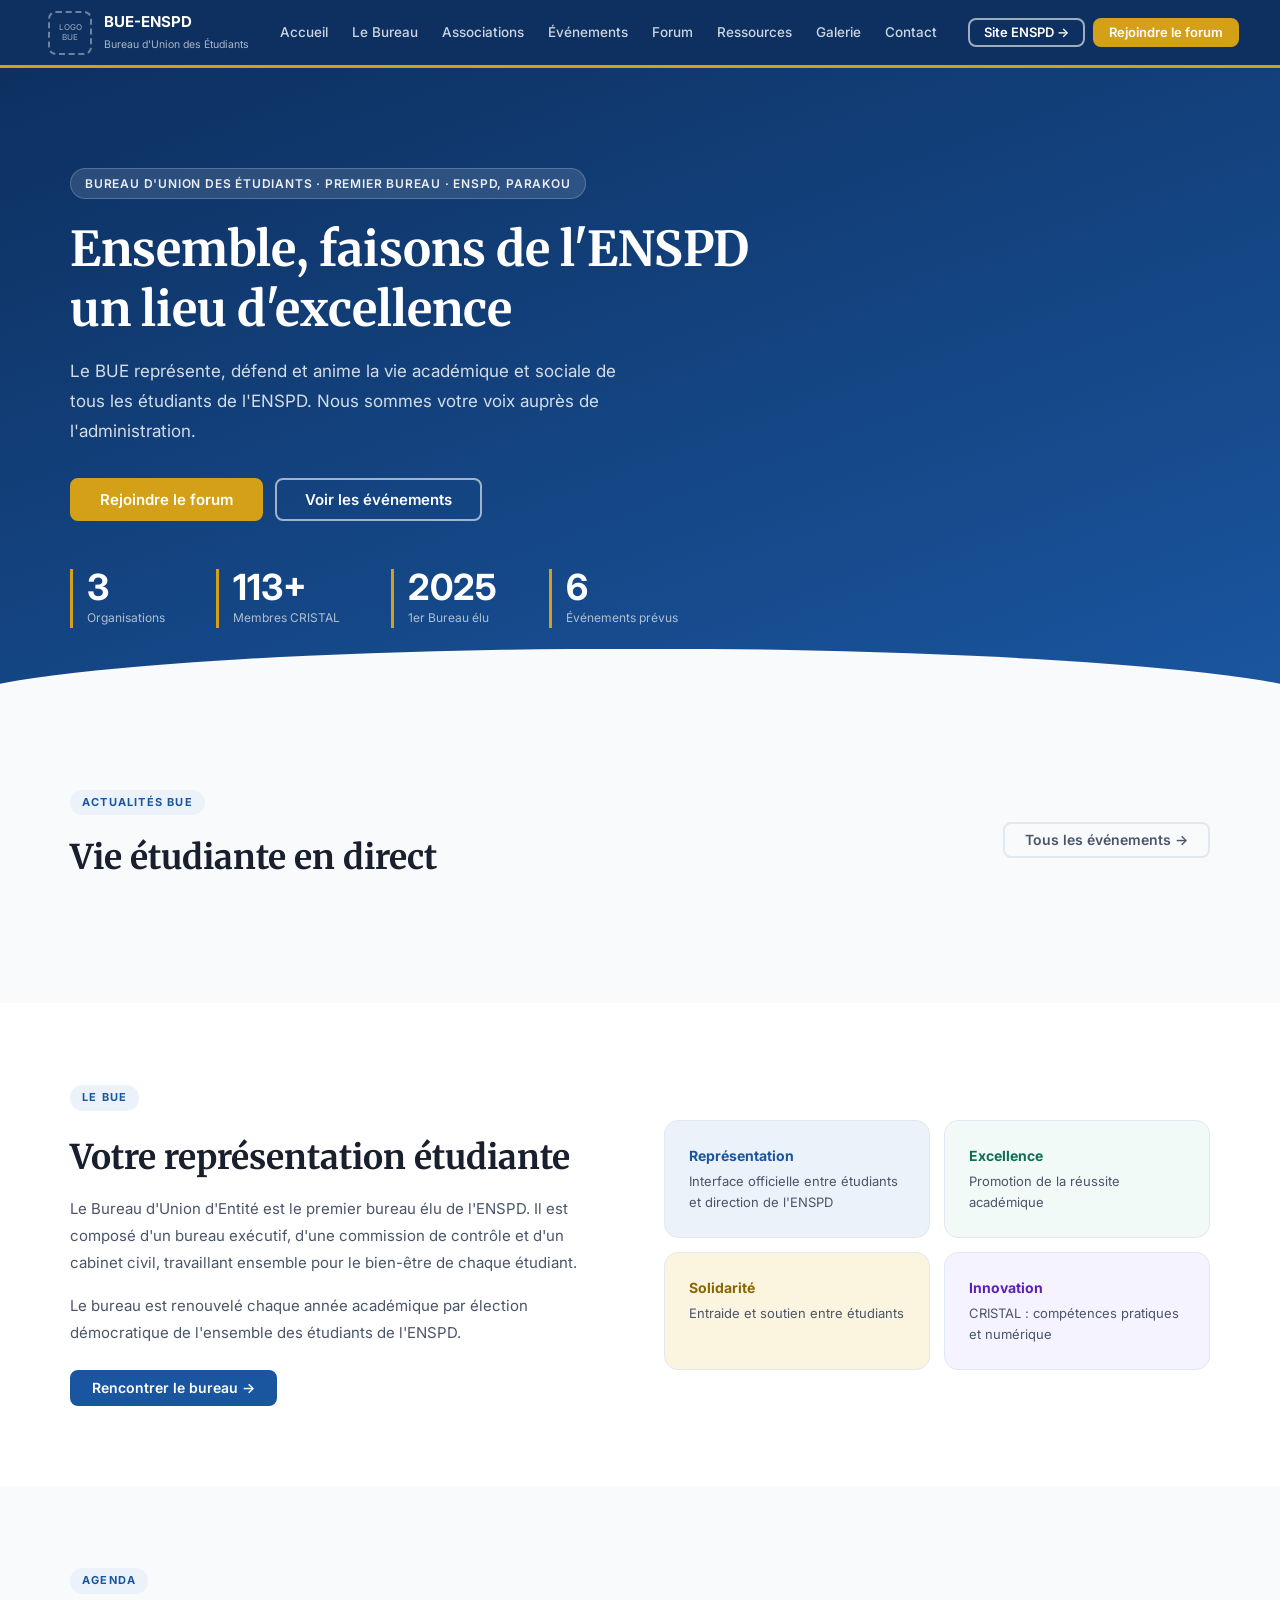
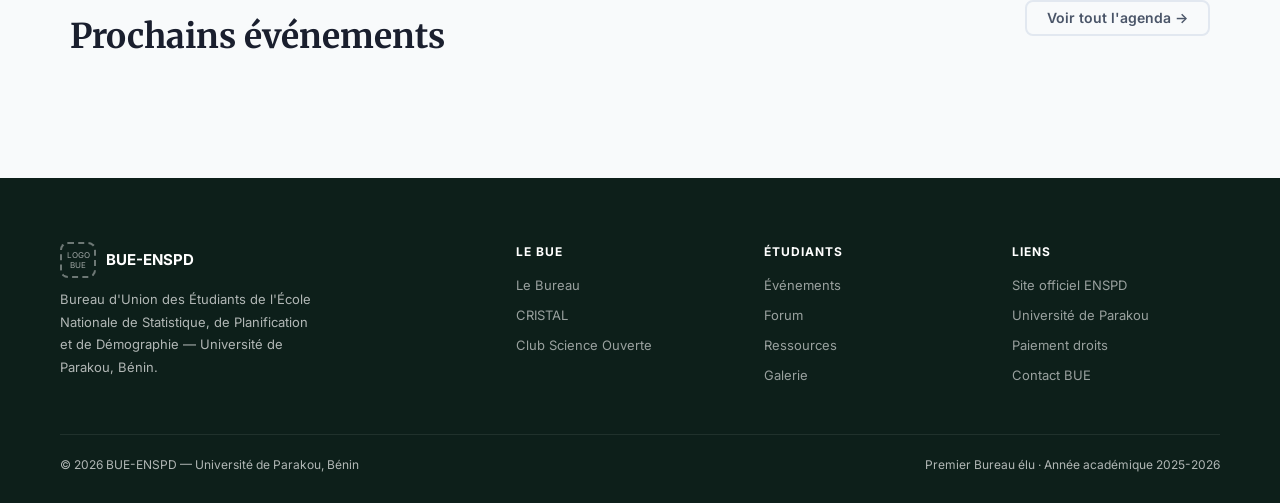
==== index.html @ 0f1ddcce "Update stylesheet link to use local style.css" ====
<!DOCTYPE html>
<html lang="fr">
<head>
  <meta charset="UTF-8">
  <meta name="viewport" content="width=device-width,initial-scale=1.0">
  <title>BUE-ENSPD — Bureau d'Union des Étudiants | Université de Parakou</title>
  <meta name="description" content="Site officiel du Bureau d'Union des Étudiants de l'ENSPD — représentation, événements, forum et ressources étudiantes.">
  <link rel="stylesheet" href="./style.css">
  <style>
    .nav { background: #0d3060; border-bottom-color: #D4A017; }
    .hero { background: linear-gradient(160deg, #0d3060 0%, #1A56A0 100%); }
    .sec-tag { background: #EBF2FA; color: #1A56A0; }
    .btn-primary { background: #1A56A0; border-color: #1A56A0; }
    .btn-primary:hover { background: #0d3060; border-color: #0d3060; }
    .btn-outline { color: #1A56A0; border-color: #1A56A0; }
    .btn-outline:hover { background: #1A56A0; color: #fff; }
    .nav-links a.active { border-bottom-color: #D4A017; }
    .stats-band { background: #0d3060; }
    .bg-vert { background: #0d3060; }
    .col-vert { color: #1A56A0; }
    .alert-vert { background: #EBF2FA; border-left-color: #1A56A0; color: #0d3060; }
    ::-webkit-scrollbar-thumb { background: #1A56A0; }
  </style>
</head>
<body>

<!-- ===== NAVBAR ===== -->
<nav class="nav" id="nav">
  <a class="nav-brand" href="#" onclick="router('accueil')">
    <div class="nav-logo-ph">
      <span style="font-size:8px;line-height:1.2;text-align:center">LOGO<br>BUE</span>
    </div>
    <div class="nav-brand-txt">
      <strong>BUE-ENSPD</strong>
      <small>Bureau d'Union des Étudiants</small>
    </div>
  </a>
  <div class="nav-links" id="nav-links">
    <a href="#" data-page="accueil">Accueil</a>
    <a href="#" data-page="bureau">Le Bureau</a>
    <a href="#" data-page="associations">Associations</a>
    <a href="#" data-page="evenements">Événements</a>
    <a href="#" data-page="forum">Forum</a>
    <a href="#" data-page="ressources">Ressources</a>
    <a href="#" data-page="galerie">Galerie</a>
    <a href="#" data-page="contact">Contact</a>
  </div>
  <div class="nav-actions">
    <a href="../enspd/index.html" class="btn btn-secondary btn-sm" target="_blank">Site ENSPD →</a>
    <button class="btn btn-or btn-sm" onclick="router('forum')">Rejoindre le forum</button>
  </div>
  <button class="nav-burger" id="burger" onclick="toggleMenu()">
    <span></span><span></span><span></span>
  </button>
</nav>

<!-- ================================================================
     ACCUEIL
     ================================================================ -->
<div class="page active" id="p-accueil">

  <section class="hero">
    <div class="hero-inner">
      <div class="hero-eyebrow fu">Bureau d'Union des Étudiants · Premier Bureau · ENSPD, Parakou</div>
      <h1 class="fu fu-1">Ensemble, faisons de l'ENSPD<br>un lieu d'excellence</h1>
      <p class="hero-sub fu fu-2">Le BUE représente, défend et anime la vie académique et sociale de tous les étudiants de l'ENSPD. Nous sommes votre voix auprès de l'administration.</p>
      <div class="hero-btns fu fu-3">
        <button class="btn btn-or btn-lg" onclick="router('forum')">Rejoindre le forum</button>
        <button class="btn btn-secondary btn-lg" onclick="router('evenements')">Voir les événements</button>
      </div>
      <div class="hero-stats fu">
        <div class="hstat"><div class="hstat-val">3</div><div class="hstat-lbl">Organisations</div></div>
        <div class="hstat"><div class="hstat-val">113+</div><div class="hstat-lbl">Membres CRISTAL</div></div>
        <div class="hstat"><div class="hstat-val">2025</div><div class="hstat-lbl">1er Bureau élu</div></div>
        <div class="hstat"><div class="hstat-val">6</div><div class="hstat-lbl">Événements prévus</div></div>
      </div>
    </div>
  </section>

  <!-- ACTUS BUE -->
  <section class="section bg-fond">
    <div class="wrap">
      <div style="display:flex;justify-content:space-between;align-items:center;flex-wrap:wrap;gap:16px;margin-bottom:32px">
        <div><span class="sec-tag">Actualités BUE</span><h2 class="sec-h2" style="margin-top:8px">Vie étudiante en direct</h2></div>
        <button class="btn btn-ghost" onclick="router('evenements')">Tous les événements →</button>
      </div>
      <div class="grid-3" id="actus-bue-home"></div>
    </div>
  </section>

  <!-- PRÉSENTATION BUE -->
  <section class="section bg-blanc">
    <div class="wrap">
      <div style="display:grid;grid-template-columns:1fr 1fr;gap:48px;align-items:center">
        <div>
          <span class="sec-tag">Le BUE</span>
          <h2 class="sec-h2" style="margin-top:12px">Votre représentation étudiante</h2>
          <p style="color:var(--texte2);line-height:1.8;margin:16px 0;font-size:15px">Le Bureau d'Union d'Entité est le premier bureau élu de l'ENSPD. Il est composé d'un bureau exécutif, d'une commission de contrôle et d'un cabinet civil, travaillant ensemble pour le bien-être de chaque étudiant.</p>
          <p style="color:var(--texte2);line-height:1.8;margin-bottom:24px;font-size:15px">Le bureau est renouvelé chaque année académique par élection démocratique de l'ensemble des étudiants de l'ENSPD.</p>
          <button class="btn btn-primary" onclick="router('bureau')">Rencontrer le bureau →</button>
        </div>
        <div class="grid-2" style="gap:14px">
          <div class="card card-pad" style="background:#EBF2FA">
            <strong style="font-size:14px;color:#1A56A0;display:block;margin-bottom:4px">Représentation</strong>
            <p style="font-size:13px;color:var(--texte2)">Interface officielle entre étudiants et direction de l'ENSPD</p>
          </div>
          <div class="card card-pad" style="background:var(--vert-pale)">
            <strong style="font-size:14px;color:var(--vert);display:block;margin-bottom:4px">Excellence</strong>
            <p style="font-size:13px;color:var(--texte2)">Promotion de la réussite académique</p>
          </div>
          <div class="card card-pad" style="background:#FBF5E0">
            <strong style="font-size:14px;color:#8a6500;display:block;margin-bottom:4px">Solidarité</strong>
            <p style="font-size:13px;color:var(--texte2)">Entraide et soutien entre étudiants</p>
          </div>
          <div class="card card-pad" style="background:#F5F3FF">
            <strong style="font-size:14px;color:#5b21b6;display:block;margin-bottom:4px">Innovation</strong>
            <p style="font-size:13px;color:var(--texte2)">CRISTAL : compétences pratiques et numérique</p>
          </div>
        </div>
      </div>
    </div>
  </section>

  <!-- PROCHAINS ÉVÉNEMENTS -->
  <section class="section bg-fond">
    <div class="wrap">
      <div style="display:flex;justify-content:space-between;align-items:center;flex-wrap:wrap;gap:16px;margin-bottom:28px">
        <div><span class="sec-tag">Agenda</span><h2 class="sec-h2" style="margin-top:8px">Prochains événements</h2></div>
        <button class="btn btn-ghost" onclick="router('evenements')">Voir tout l'agenda →</button>
      </div>
      <div id="events-home"></div>
    </div>
  </section>

</div>

<!-- ================================================================
     BUREAU
     ================================================================ -->
<div class="page" id="p-bureau">
  <div class="page-hero" style="background:linear-gradient(135deg,#0d3060,#1A56A0)">
    <div class="wrap">
      <div class="breadcrumb">Accueil / Le Bureau</div>
      <h1>Le Bureau Exécutif BUE</h1>
      <p>Le premier bureau élu de l'ENSPD — renouvelé chaque année académique par l'ensemble des étudiants.</p>
    </div>
  </div>
  <section class="section bg-blanc">
    <div class="wrap">
      <div class="sec-hd center mb-32">
        <span class="sec-tag">Bureau Exécutif 2025-2026</span>
        <h2 class="sec-h2">Votre bureau cette année</h2>
        <p class="sec-sub">Élu démocratiquement par les étudiants de l'ENSPD pour l'année académique 2025-2026.</p>
      </div>
      <div class="alert alert-vert mb-32">
        <span>ℹ</span>
        <div>Le bureau est renouvelé chaque année. Les noms et photos ci-dessous sont ceux du bureau en exercice. Les prochaines élections se tiendront lors de l'Assemblée Générale d'avril 2026.</div>
      </div>
      <div class="grid-auto-sm" id="bureau-list"></div>
    </div>
  </section>
</div>

<!-- ================================================================
     ASSOCIATIONS
     ================================================================ -->
<div class="page" id="p-associations">
  <div class="page-hero" style="background:linear-gradient(135deg,#0a3d2d,var(--vert))">
    <div class="wrap">
      <div class="breadcrumb">Accueil / Associations</div>
      <h1>Associations étudiantes</h1>
      <p>Les organisations qui animent la vie étudiante à l'ENSPD.</p>
    </div>
  </div>
  <section class="section bg-blanc">
    <div class="wrap">
      <!-- CRISTAL -->
      <div style="margin-bottom:56px">
        <div style="display:flex;gap:20px;align-items:flex-start;margin-bottom:28px;flex-wrap:wrap">
          <div style="flex:1;min-width:260px">
            <span class="sec-tag mb-12" style="display:inline-block">Association CRISTAL</span>
            <h2 class="sec-h2" style="margin-top:4px">Collectif de Recherche et d'Innovation en Statistique</h2>
            <p style="color:var(--texte2);line-height:1.8;margin-top:12px;font-size:15px">Le CRISTAL rassemble les étudiants passionnés de statistique, planification et suivi-évaluation pour renforcer leurs compétences pratiques. C'est un cadre d'entraide, d'apprentissage et de partage de connaissances.</p>
          </div>
          <div style="background:var(--vert-pale);border-radius:var(--r-lg);padding:20px 24px;min-width:200px">
            <div style="font-size:28px;font-weight:700;color:var(--vert)">113+</div>
            <div style="font-size:13px;color:var(--texte3)">membres actifs</div>
            <div style="font-size:28px;font-weight:700;color:var(--vert);margin-top:12px">4</div>
            <div style="font-size:13px;color:var(--texte3)">sections spécialisées</div>
          </div>
        </div>
        <div class="grid-4" id="cristal-sections"></div>
      </div>
      <div class="divider"></div>
      <!-- Club Science Ouverte -->
      <div style="margin-top:40px;padding:28px;border-radius:var(--r-xl);background:#EBF2FA;border:1px solid rgba(26,86,160,0.15)">
        <h3 style="font-size:20px;font-weight:700;margin-bottom:12px;color:#0d3060">Club Science Ouverte Parakou</h3>
        <p style="font-size:15px;color:var(--texte2);line-height:1.8;margin-bottom:16px">Inspiré du projet APSOHA (Association pour la Promotion de la Science Ouverte en Haïti et en Afrique), ce club promeut la science accessible et ouverte au service du développement local. Il s'inscrit dans la dynamique internationale de la science ouverte.</p>
        <div style="display:flex;gap:10px;flex-wrap:wrap">
          <span class="tag tag-bleu">Science ouverte</span>
          <span class="tag tag-bleu">Publication académique</span>
          <span class="tag tag-bleu">Partenariat APSOHA</span>
        </div>
      </div>
    </div>
  </section>
</div>

<!-- ================================================================
     ÉVÉNEMENTS
     ================================================================ -->
<div class="page" id="p-evenements">
  <div class="page-hero" style="background:linear-gradient(135deg,#0d3060,#1A56A0)">
    <div class="wrap">
      <div class="breadcrumb">Accueil / Événements</div>
      <h1>Agenda & Événements</h1>
      <p>Assemblées générales, compétitions, conférences, soirées — tout l'agenda du BUE.</p>
    </div>
  </div>
  <section class="section bg-fond">
    <div class="wrap">
      <div style="display:flex;justify-content:space-between;align-items:center;flex-wrap:wrap;gap:16px;margin-bottom:28px">
        <h2 style="font-size:20px;font-weight:700">Prochains événements — Avr / Mai 2026</h2>
        <button class="btn btn-primary btn-sm" onclick="proposerEvent()">+ Proposer un événement</button>
      </div>
      <div id="events-list"></div>
    </div>
  </section>
</div>

<!-- ================================================================
     FORUM
     ================================================================ -->
<div class="page" id="p-forum">
  <div class="page-hero" style="background:linear-gradient(135deg,#0d3060,var(--vert))">
    <div class="wrap">
      <div class="breadcrumb">Accueil / Forum</div>
      <h1>Forum Étudiant</h1>
      <p>Posez vos questions, partagez vos ressources, discutez avec vos camarades de l'ENSPD.</p>
    </div>
  </div>
  <section class="section bg-fond">
    <div class="wrap">
      <h3 style="font-size:17px;font-weight:700;margin-bottom:18px">Catégories</h3>
      <div class="grid-auto-sm mb-32" id="forum-cats"></div>
      <div style="display:flex;justify-content:space-between;align-items:center;flex-wrap:wrap;gap:12px;margin-bottom:18px">
        <h3 style="font-size:17px;font-weight:700">Fils de discussion récents</h3>
        <div style="display:flex;gap:8px">
          <button class="btn btn-ghost btn-sm" onclick="renderFils()">Tout afficher</button>
          <button class="btn btn-primary btn-sm" onclick="nouveauSujet()">+ Nouveau sujet</button>
        </div>
      </div>
      <div id="forum-fils"></div>
    </div>
  </section>
</div>

<!-- ================================================================
     RESSOURCES
     ================================================================ -->
<div class="page" id="p-ressources">
  <div class="page-hero" style="background:linear-gradient(135deg,#0a3d2d,var(--vert))">
    <div class="wrap">
      <div class="breadcrumb">Accueil / Ressources</div>
      <h1>Ressources Étudiantes</h1>
      <p>Emplois du temps, modèles de demandes, glossaire LMD et guides pour votre vie à l'ENSPD.</p>
    </div>
  </div>
  <section class="section bg-fond">
    <div class="wrap">
      <div class="alert alert-vert mb-28">
        <span>🏦</span>
        <div><strong>Paiement des droits universitaires</strong> — Plateforme : <strong>paiement.tresorbenin.bj</strong> · Compte ENSPD : <strong>01001 000001048692 20</strong> (BJ66 0010 0100 0001 0486 9220) · <a href="../enspd/index.html" target="_blank" style="color:var(--vert);font-weight:600">Procédure complète sur le site ENSPD →</a></div>
      </div>
      <!-- Filtres -->
      <div style="display:flex;gap:8px;flex-wrap:wrap;margin-bottom:24px" id="res-filtres">
        <button class="btn btn-primary btn-sm rf" onclick="filterRes('',this)">Tout</button>
        <button class="btn btn-ghost btn-sm rf" onclick="filterRes('Emploi du temps',this)">Emplois du temps</button>
        <button class="btn btn-ghost btn-sm rf" onclick="filterRes('Administratif',this)">Administratif</button>
        <button class="btn btn-ghost btn-sm rf" onclick="filterRes('Pédagogie',this)">Pédagogie</button>
      </div>
      <div id="res-list"></div>
    </div>
  </section>
</div>

<!-- ================================================================
     GALERIE
     ================================================================ -->
<div class="page" id="p-galerie">
  <div class="page-hero" style="background:linear-gradient(135deg,#0d3060,#1A56A0)">
    <div class="wrap">
      <div class="breadcrumb">Accueil / Galerie</div>
      <h1>Galerie</h1>
      <p>Les moments marquants de la vie étudiante à l'ENSPD.</p>
    </div>
  </div>
  <section class="section bg-blanc">
    <div class="wrap">
      <div class="galerie-grid" id="galerie-bue"></div>
    </div>
  </section>
</div>

<!-- ================================================================
     CONTACT
     ================================================================ -->
<div class="page" id="p-contact">
  <div class="page-hero" style="background:linear-gradient(135deg,#0d3060,#1A56A0)">
    <div class="wrap">
      <div class="breadcrumb">Accueil / Contact</div>
      <h1>Contactez le BUE</h1>
      <p>Une question, une suggestion ou une réclamation ? Le BUE vous répond.</p>
    </div>
  </div>
  <section class="section bg-blanc">
    <div class="wrap">
      <div style="display:grid;grid-template-columns:1fr 1fr;gap:48px">
        <div>
          <h2 style="font-size:20px;font-weight:700;margin-bottom:24px">Envoyer un message au BUE</h2>
          <form id="contact-form" onsubmit="envoyerContact(event)">
            <div class="form-group">
              <label class="form-label">Nom complet *</label>
              <input id="c-nom" type="text" class="form-input" placeholder="Votre nom et prénoms" required>
            </div>
            <div class="form-group">
              <label class="form-label">Email *</label>
              <input id="c-email" type="email" class="form-input" placeholder="votre.email@exemple.com" required>
            </div>
            <div class="form-group">
              <label class="form-label">Filière</label>
              <select class="form-select">
                <option value="">-- Sélectionnez votre filière --</option>
                <option>Statistique Appliquée (Licence)</option>
                <option>Planification & Suivi-Évaluation (Licence)</option>
                <option>Master SAAV</option>
                <option>Master SESA</option>
                <option>Master SSD</option>
                <option>Master SE-MP</option>
                <option>Master PDL</option>
              </select>
            </div>
            <div class="form-group">
              <label class="form-label">Sujet</label>
              <select class="form-select">
                <option>Question sur un événement</option>
                <option>Rejoindre une association</option>
                <option>Problème académique</option>
                <option>Suggestion pour le BUE</option>
                <option>Autre</option>
              </select>
            </div>
            <div class="form-group">
              <label class="form-label">Message *</label>
              <textarea id="c-msg" class="form-textarea" placeholder="Votre message..." required></textarea>
            </div>
            <button type="submit" class="btn btn-primary btn-lg" style="width:100%">Envoyer au BUE</button>
          </form>
        </div>
        <div style="display:flex;flex-direction:column;gap:16px">
          <h2 style="font-size:20px;font-weight:700">Nous trouver</h2>
          <div class="card card-pad" style="display:flex;gap:14px">
            <div style="font-size:22px">📍</div>
            <div><strong style="display:block;margin-bottom:4px">Adresse</strong><p style="font-size:14px;color:var(--texte2)">Campus Université de Parakou<br>ENSPD — Secrétariat BUE<br>Parakou, Bénin</p></div>
          </div>
          <div class="card card-pad" style="display:flex;gap:14px">
            <div style="font-size:22px">📧</div>
            <div><strong style="display:block;margin-bottom:4px">Email</strong><a href="mailto:bue@enspd-up.bj" style="color:#1A56A0;font-size:14px">bue@enspd-up.bj</a></div>
          </div>
          <div class="card card-pad" style="display:flex;gap:14px">
            <div style="font-size:22px">💬</div>
            <div>
              <strong style="display:block;margin-bottom:8px">Réseaux sociaux</strong>
              <div style="display:flex;gap:8px;flex-wrap:wrap">
                <button class="btn btn-outline btn-sm" onclick="toast('Redirection Facebook BUE-ENSPD','inf')">Facebook</button>
                <button class="btn btn-outline btn-sm" onclick="toast('Lien WhatsApp BUE copié','ok')">WhatsApp</button>
              </div>
            </div>
          </div>
          <div class="card card-pad" style="background:#EBF2FA">
            <strong style="font-size:14px;display:block;margin-bottom:8px">Permanences BUE</strong>
            <p style="font-size:13px;color:var(--texte2);line-height:1.7">Lundi – Vendredi : 08h00 – 17h00<br>Permanence fixe : Mercredi 10h – 12h<br>Réponse garantie sous 48h</p>
          </div>
          <a href="../enspd/index.html" class="btn btn-primary btn-lg tc" target="_blank">Visiter le site officiel ENSPD →</a>
        </div>
      </div>
    </div>
  </section>
</div>

<!-- ===== FOOTER ===== -->
<footer class="footer">
  <div class="footer-grid">
    <div class="footer-brand">
      <div style="display:flex;align-items:center;gap:10px">
        <div class="nav-logo-ph" style="width:36px;height:36px;font-size:8px">LOGO<br>BUE</div>
        <div style="color:#fff;font-weight:700;font-size:15px">BUE-ENSPD</div>
      </div>
      <p>Bureau d'Union des Étudiants de l'École Nationale de Statistique, de Planification et de Démographie — Université de Parakou, Bénin.</p>
    </div>
    <div class="footer-col">
      <h4>Le BUE</h4>
      <a href="#" data-page="bureau">Le Bureau</a>
      <a href="#" data-page="associations">CRISTAL</a>
      <a href="#" data-page="associations">Club Science Ouverte</a>
    </div>
    <div class="footer-col">
      <h4>Étudiants</h4>
      <a href="#" data-page="evenements">Événements</a>
      <a href="#" data-page="forum">Forum</a>
      <a href="#" data-page="ressources">Ressources</a>
      <a href="#" data-page="galerie">Galerie</a>
    </div>
    <div class="footer-col">
      <h4>Liens</h4>
      <a href="../enspd/index.html" target="_blank">Site officiel ENSPD</a>
      <a href="http://www.univ-parakou.bj" target="_blank">Université de Parakou</a>
      <a href="https://paiement.tresorbenin.bj" target="_blank">Paiement droits</a>
      <a href="#" data-page="contact">Contact BUE</a>
    </div>
  </div>
  <div class="footer-bot">
    <span>© 2026 BUE-ENSPD — Université de Parakou, Bénin</span>
    <span>Premier Bureau élu · Année académique 2025-2026</span>
  </div>
</footer>

<!-- MODAL -->
<div class="modal-bg" id="modal-bg">
  <div class="modal">
    <div class="modal-head">
      <h2 id="modal-title"></h2>
      <button class="modal-close" onclick="closeModal()">✕</button>
    </div>
    <div class="modal-body" id="modal-body"></div>
  </div>
</div>

<!-- TOASTS -->
<div class="toasts-wrap" id="toasts"></div>

<script src="bue.js"></script>
</body>
</html>
---- style.css ----
/* ================================================
   ENSPD / BUE — Design System Partagé
   Style : Institutionnel béninois, moderne
   ================================================ */

@import url('https://fonts.googleapis.com/css2?family=Inter:wght@300;400;500;600;700&family=Merriweather:ital,wght@0,700;1,600&display=swap');

:root {
  /* Couleurs principales */
  --vert:         #0F6E56;
  --vert-dark:    #085041;
  --vert-mid:     #1D9E75;
  --vert-light:   #E8F5F0;
  --vert-pale:    #F2FAF7;
  --or:           #D4A017;
  --or-light:     #FBF5E0;
  --bleu:         #1A56A0;
  --bleu-light:   #EBF2FA;
  --texte:        #1A1F2E;
  --texte2:       #4A5568;
  --texte3:       #8896A8;
  --fond:         #F8FAFB;
  --fond2:        #EFF2F5;
  --blanc:        #FFFFFF;
  --border:       #E2E8F0;
  --border2:      rgba(15,110,86,0.15);

  /* Ombres */
  --sh-sm: 0 1px 4px rgba(0,0,0,0.06);
  --sh:    0 4px 16px rgba(0,0,0,0.08);
  --sh-lg: 0 12px 40px rgba(0,0,0,0.10);

  /* Rayons */
  --r:    8px;
  --r-lg: 14px;
  --r-xl: 20px;

  /* Typographie */
  --font:  'Inter', sans-serif;
  --serif: 'Merriweather', serif;

  /* Layout */
  --nav-h: 68px;
  --max-w: 1140px;
  --ease:  0.2s ease;
}

*, *::before, *::after { box-sizing: border-box; margin: 0; padding: 0; }
html { scroll-behavior: smooth; font-size: 16px; }
body { font-family: var(--font); background: var(--fond); color: var(--texte); line-height: 1.6; -webkit-font-smoothing: antialiased; }

/* ===== SCROLLBAR ===== */
::-webkit-scrollbar { width: 5px; }
::-webkit-scrollbar-thumb { background: var(--vert-mid); border-radius: 3px; }

/* ===== PHOTO PLACEHOLDER ===== */
.photo-ph {
  background: var(--fond2);
  border: 2px dashed var(--border);
  border-radius: var(--r);
  display: flex; flex-direction: column;
  align-items: center; justify-content: center;
  color: var(--texte3); font-size: 13px; font-weight: 500;
  gap: 8px; text-align: center; padding: 16px;
}
.photo-ph .ph-icon { font-size: 28px; opacity: 0.5; }
.photo-ph .ph-txt { font-size: 11px; opacity: 0.7; }

/* ===== NAVBAR ===== */
.nav {
  position: fixed; top: 0; left: 0; right: 0; z-index: 200;
  height: var(--nav-h);
  background: var(--vert-dark);
  display: flex; align-items: center;
  padding: 0 clamp(16px,4vw,48px);
  gap: 20px;
  border-bottom: 3px solid var(--or);
}
.nav-brand { display: flex; align-items: center; gap: 12px; text-decoration: none; flex-shrink: 0; }
.nav-logo-ph {
  width: 44px; height: 44px; border-radius: var(--r);
  border: 2px dashed rgba(255,255,255,0.4);
  display: flex; flex-direction: column; align-items: center; justify-content: center;
  font-size: 9px; color: rgba(255,255,255,0.6); text-align: center; line-height: 1.3;
  flex-shrink: 0;
}
.nav-brand-txt { line-height: 1.25; }
.nav-brand-txt strong { display: block; color: #fff; font-size: 15px; font-weight: 700; }
.nav-brand-txt small { color: rgba(255,255,255,0.65); font-size: 10.5px; }

.nav-links { display: flex; align-items: center; gap: 2px; flex: 1; }
.nav-links a {
  color: rgba(255,255,255,0.8); font-size: 13.5px; font-weight: 500;
  padding: 6px 11px; border-radius: var(--r); text-decoration: none;
  transition: var(--ease); white-space: nowrap;
}
.nav-links a:hover, .nav-links a.active {
  color: #fff; background: rgba(255,255,255,0.12);
}
.nav-links a.active { border-bottom: 2px solid var(--or); }

.nav-actions { display: flex; gap: 8px; flex-shrink: 0; }
.nav-burger { display: none; background: none; border: none; cursor: pointer; padding: 4px; }
.nav-burger span { display: block; width: 20px; height: 2px; background: #fff; margin: 4px 0; border-radius: 1px; transition: var(--ease); }

/* ===== BOUTONS ===== */
.btn {
  display: inline-flex; align-items: center; gap: 6px;
  padding: 9px 20px; border-radius: var(--r); font-size: 14px; font-weight: 600;
  cursor: pointer; border: 2px solid transparent; text-decoration: none;
  font-family: var(--font); transition: var(--ease); white-space: nowrap;
  line-height: 1;
}
.btn-primary   { background: var(--vert); color: #fff; border-color: var(--vert); }
.btn-primary:hover { background: var(--vert-dark); border-color: var(--vert-dark); }
.btn-secondary { background: transparent; color: #fff; border-color: rgba(255,255,255,0.6); }
.btn-secondary:hover { background: rgba(255,255,255,0.15); }
.btn-outline   { background: transparent; color: var(--vert); border-color: var(--vert); }
.btn-outline:hover { background: var(--vert); color: #fff; }
.btn-or        { background: var(--or); color: #fff; border-color: var(--or); }
.btn-or:hover  { background: #b8900f; }
.btn-ghost     { background: transparent; color: var(--texte2); border-color: var(--border); }
.btn-ghost:hover { background: var(--fond2); }
.btn-sm { padding: 6px 14px; font-size: 13px; }
.btn-lg { padding: 12px 28px; font-size: 15px; }

/* ===== PAGES SPA ===== */
.page { display: none; padding-top: var(--nav-h); min-height: 100vh; }
.page.active { display: block; }

/* ===== HÉRO ===== */
.hero {
  background: linear-gradient(160deg, var(--vert-dark) 0%, var(--vert) 100%);
  padding: clamp(60px,10vw,100px) clamp(16px,5vw,60px) clamp(50px,8vw,80px);
  position: relative; overflow: hidden;
}
.hero::after {
  content: ''; position: absolute; bottom: -1px; left: 0; right: 0;
  height: 60px; background: var(--fond);
  clip-path: ellipse(55% 100% at 50% 100%);
}
.hero-inner { max-width: var(--max-w); margin: 0 auto; position: relative; z-index: 1; }
.hero-eyebrow {
  display: inline-flex; align-items: center; gap: 8px;
  background: rgba(255,255,255,0.12); border: 1px solid rgba(255,255,255,0.2);
  color: rgba(255,255,255,0.9); font-size: 12px; font-weight: 600;
  padding: 5px 14px; border-radius: 100px; margin-bottom: 20px;
  text-transform: uppercase; letter-spacing: 0.8px;
}
.hero h1 {
  font-family: var(--serif); font-size: clamp(26px,4vw,48px);
  color: #fff; line-height: 1.25; margin-bottom: 18px; max-width: 680px;
}
.hero-sub {
  font-size: clamp(14px,1.8vw,17px); color: rgba(255,255,255,0.82);
  max-width: 560px; line-height: 1.75; margin-bottom: 32px;
}
.hero-btns { display: flex; gap: 12px; flex-wrap: wrap; margin-bottom: 48px; }

/* Hero stats */
.hero-stats { display: flex; gap: clamp(20px,4vw,56px); flex-wrap: wrap; }
.hstat { border-left: 3px solid var(--or); padding-left: 14px; }
.hstat-val { font-size: clamp(24px,3vw,36px); font-weight: 700; color: #fff; line-height: 1; }
.hstat-lbl { font-size: 12px; color: rgba(255,255,255,0.65); margin-top: 3px; }

/* Page hero (sous-pages) */
.page-hero {
  padding: clamp(40px,6vw,64px) clamp(16px,5vw,60px) clamp(36px,5vw,56px);
  position: relative; overflow: hidden;
}
.page-hero::after {
  content: ''; position: absolute; bottom: -1px; left: 0; right: 0;
  height: 40px; background: var(--fond);
  clip-path: ellipse(55% 100% at 50% 100%);
}
.page-hero .wrap { position: relative; z-index: 1; }
.page-hero .breadcrumb { font-size: 12px; color: rgba(255,255,255,0.65); margin-bottom: 12px; }
.page-hero h1 { font-family: var(--serif); font-size: clamp(22px,3.5vw,38px); color: #fff; margin-bottom: 12px; }
.page-hero p { font-size: 15px; color: rgba(255,255,255,0.82); max-width: 520px; line-height: 1.7; }

/* ===== LAYOUT ===== */
.wrap { max-width: var(--max-w); margin: 0 auto; }
.section { padding: clamp(40px,7vw,80px) clamp(16px,5vw,60px); }
.section-sm { padding: clamp(28px,4vw,48px) clamp(16px,5vw,60px); }
.bg-blanc  { background: var(--blanc); }
.bg-fond   { background: var(--fond); }
.bg-vert   { background: var(--vert-dark); }
.bg-pale   { background: var(--vert-pale); }

/* Section header */
.sec-hd { margin-bottom: 40px; }
.sec-hd.center { text-align: center; }
.sec-hd.center .sec-sub { margin: 0 auto; }
.sec-tag {
  display: inline-block; background: var(--vert-light); color: var(--vert);
  font-size: 11px; font-weight: 700; text-transform: uppercase; letter-spacing: 1.2px;
  padding: 4px 12px; border-radius: 100px; margin-bottom: 12px;
}
.sec-tag.or  { background: var(--or-light); color: #8a6500; }
.sec-tag.bleu { background: var(--bleu-light); color: var(--bleu); }
.sec-tag.white { background: rgba(255,255,255,0.2); color: #fff; }
.sec-h2 { font-family: var(--serif); font-size: clamp(22px,3vw,34px); color: var(--texte); line-height: 1.3; margin-bottom: 12px; }
.sec-h2.white { color: #fff; }
.sec-sub { font-size: 15px; color: var(--texte2); line-height: 1.7; max-width: 520px; }
.sec-sub.white { color: rgba(255,255,255,0.78); }

/* ===== CARDS ===== */
.card { background: var(--blanc); border-radius: var(--r-lg); border: 1px solid var(--border); overflow: hidden; transition: var(--ease); }
.card:hover { box-shadow: var(--sh-lg); transform: translateY(-3px); }
.card-pad { padding: 24px; }

/* ===== GRIDS ===== */
.grid-2 { display: grid; grid-template-columns: repeat(2,1fr); gap: 24px; }
.grid-3 { display: grid; grid-template-columns: repeat(3,1fr); gap: 24px; }
.grid-4 { display: grid; grid-template-columns: repeat(4,1fr); gap: 20px; }
.grid-auto { display: grid; grid-template-columns: repeat(auto-fill, minmax(280px,1fr)); gap: 24px; }
.grid-auto-sm { display: grid; grid-template-columns: repeat(auto-fill, minmax(220px,1fr)); gap: 20px; }

/* ===== TAGS ===== */
.tag { display: inline-flex; align-items: center; font-size: 12px; font-weight: 500; padding: 3px 10px; border-radius: 100px; }
.tag-vert  { background: var(--vert-light); color: var(--vert); }
.tag-or    { background: var(--or-light); color: #8a6500; }
.tag-bleu  { background: var(--bleu-light); color: var(--bleu); }
.tag-gray  { background: var(--fond2); color: var(--texte2); }

/* ===== FORMULAIRES ===== */
.form-group { display: flex; flex-direction: column; gap: 5px; margin-bottom: 16px; }
.form-label { font-size: 13px; font-weight: 600; color: var(--texte); }
.form-input, .form-select, .form-textarea {
  padding: 10px 13px; border-radius: var(--r); font-size: 14px;
  border: 1.5px solid var(--border); background: var(--blanc);
  font-family: var(--font); color: var(--texte); transition: var(--ease); width: 100%;
}
.form-input:focus, .form-select:focus, .form-textarea:focus {
  outline: none; border-color: var(--vert); box-shadow: 0 0 0 3px rgba(15,110,86,0.1);
}
.form-textarea { min-height: 120px; resize: vertical; }

/* ===== STATS BANDE ===== */
.stats-band { background: var(--vert-dark); padding: 40px clamp(16px,5vw,60px); }
.stats-inner { max-width: var(--max-w); margin: 0 auto; display: grid; grid-template-columns: repeat(4,1fr); gap: 20px; }
.stat-box { text-align: center; padding: 20px 10px; border-right: 1px solid rgba(255,255,255,0.1); }
.stat-box:last-child { border-right: none; }
.stat-val { font-size: clamp(28px,3.5vw,44px); font-weight: 700; color: var(--or); line-height: 1; }
.stat-lbl { font-size: 12px; color: rgba(255,255,255,0.65); margin-top: 6px; text-transform: uppercase; letter-spacing: 0.5px; }

/* ===== ACTUALITES ===== */
.actu-card { cursor: pointer; }
.actu-card .actu-img {
  height: 170px; display: flex; align-items: center; justify-content: center;
  position: relative; overflow: hidden;
}
.actu-card .actu-body { padding: 18px; }
.actu-card h3 { font-size: 15px; font-weight: 600; margin: 8px 0; line-height: 1.4; }
.actu-card p { font-size: 13px; color: var(--texte2); line-height: 1.6; }
.actu-foot { display: flex; justify-content: space-between; align-items: center; margin-top: 14px; font-size: 12px; color: var(--texte3); }

/* ===== EVENTS ===== */
.event-item {
  display: flex; gap: 16px; align-items: flex-start;
  padding: 18px 20px; background: var(--blanc);
  border: 1px solid var(--border); border-radius: var(--r-lg);
  margin-bottom: 12px; cursor: pointer; transition: var(--ease);
}
.event-item:hover { border-color: var(--vert); box-shadow: var(--sh); }
.event-date {
  min-width: 52px; height: 52px; border-radius: var(--r);
  background: var(--vert); color: #fff; display: flex;
  flex-direction: column; align-items: center; justify-content: center; flex-shrink: 0;
}
.event-date .day { font-size: 20px; font-weight: 700; line-height: 1; }
.event-date .mon { font-size: 10px; text-transform: uppercase; opacity: 0.85; }
.event-info h4 { font-size: 15px; font-weight: 600; margin-bottom: 4px; }
.event-info p { font-size: 13px; color: var(--texte2); }
.event-meta { display: flex; gap: 14px; margin-top: 8px; font-size: 12px; color: var(--texte3); flex-wrap: wrap; }

/* ===== MEMBRES ===== */
.membre-card { text-align: center; padding: 28px 20px; }
.membre-av {
  width: 80px; height: 80px; border-radius: 50%; margin: 0 auto 14px;
  display: flex; align-items: center; justify-content: center;
  font-weight: 700; font-size: 22px; border: 3px solid var(--blanc);
  box-shadow: var(--sh);
}
.membre-card .m-nom { font-size: 15px; font-weight: 700; margin-bottom: 4px; }
.membre-card .m-role { font-size: 13px; color: var(--vert); font-weight: 600; margin-bottom: 6px; }
.membre-card .m-desc { font-size: 12px; color: var(--texte3); line-height: 1.6; }

/* ===== TEMOIGNAGES ===== */
.temo-card { padding: 28px; }
.temo-card .temo-quote { font-size: 44px; font-family: var(--serif); color: var(--vert-mid); line-height: 0.5; margin-bottom: 16px; display: block; }
.temo-card p { font-size: 14px; color: var(--texte2); line-height: 1.8; font-style: italic; margin-bottom: 20px; }
.temo-author { display: flex; align-items: center; gap: 12px; }
.temo-av { width: 42px; height: 42px; border-radius: 50%; background: var(--vert-light); color: var(--vert); display: flex; align-items: center; justify-content: center; font-weight: 700; font-size: 14px; flex-shrink: 0; }
.temo-info .nom { font-size: 14px; font-weight: 600; }
.temo-info .promo { font-size: 12px; color: var(--vert); }

/* ===== RESSOURCES ===== */
.res-item {
  display: flex; gap: 14px; align-items: center;
  padding: 14px 16px; background: var(--blanc); border: 1px solid var(--border);
  border-radius: var(--r); margin-bottom: 10px; transition: var(--ease); cursor: pointer;
}
.res-item:hover { border-color: var(--vert); }
.res-ico { width: 40px; height: 40px; border-radius: var(--r); display: flex; align-items: center; justify-content: center; font-size: 18px; flex-shrink: 0; }
.res-info h4 { font-size: 14px; font-weight: 600; margin-bottom: 3px; }
.res-info p { font-size: 12px; color: var(--texte3); }

/* ===== FORUM ===== */
.forum-cat {
  padding: 16px; border-radius: var(--r-lg); border: 1.5px solid var(--border);
  background: var(--blanc); cursor: pointer; text-align: center; transition: var(--ease);
}
.forum-cat:hover, .forum-cat.active { border-color: var(--vert); background: var(--vert-pale); }
.forum-cat .fc-ico { font-size: 26px; margin-bottom: 8px; }
.forum-cat h4 { font-size: 13px; font-weight: 600; margin-bottom: 3px; }
.forum-cat p { font-size: 11px; color: var(--texte3); }
.thread {
  padding: 16px 18px; background: var(--blanc); border: 1px solid var(--border);
  border-radius: var(--r); margin-bottom: 10px; cursor: pointer; transition: var(--ease);
}
.thread:hover { border-color: var(--vert); transform: translateX(3px); }
.thread-top { display: flex; justify-content: space-between; align-items: flex-start; gap: 12px; margin-bottom: 8px; }
.thread-top h4 { font-size: 14px; font-weight: 600; flex: 1; }
.thread-meta { display: flex; gap: 14px; font-size: 12px; color: var(--texte3); flex-wrap: wrap; }

/* ===== GALERIE ===== */
.galerie-grid { display: grid; grid-template-columns: repeat(auto-fill, minmax(200px, 1fr)); gap: 12px; }
.gal-item { border-radius: var(--r); overflow: hidden; aspect-ratio: 4/3; cursor: pointer; position: relative; }
.gal-overlay { position: absolute; inset: 0; background: rgba(15,110,86,0.72); display: flex; align-items: center; justify-content: center; opacity: 0; transition: var(--ease); font-size: 13px; font-weight: 600; color: #fff; text-align: center; padding: 8px; }
.gal-item:hover .gal-overlay { opacity: 1; }

/* ===== MODAL ===== */
.modal-bg { position: fixed; inset: 0; z-index: 500; background: rgba(15,30,25,0.65); backdrop-filter: blur(4px); display: flex; align-items: center; justify-content: center; padding: 20px; opacity: 0; pointer-events: none; transition: var(--ease); }
.modal-bg.open { opacity: 1; pointer-events: all; }
.modal { background: var(--blanc); border-radius: var(--r-xl); max-width: 600px; width: 100%; max-height: 88vh; overflow-y: auto; transform: translateY(16px) scale(0.98); transition: var(--ease); }
.modal-bg.open .modal { transform: none; }
.modal-head { padding: 24px 24px 0; display: flex; justify-content: space-between; align-items: flex-start; }
.modal-head h2 { font-size: 18px; font-weight: 700; line-height: 1.3; }
.modal-close { width: 30px; height: 30px; border-radius: var(--r); background: var(--fond2); border: none; cursor: pointer; font-size: 16px; flex-shrink: 0; }
.modal-body { padding: 18px 24px 24px; }

/* ===== TOAST ===== */
.toasts-wrap { position: fixed; bottom: 20px; right: 20px; z-index: 600; display: flex; flex-direction: column; gap: 8px; }
.toast { padding: 12px 16px; border-radius: var(--r); font-size: 13px; font-weight: 500; max-width: 320px; display: flex; align-items: center; gap: 8px; box-shadow: var(--sh-lg); transform: translateX(110%); transition: transform 0.3s cubic-bezier(0.34,1.56,0.64,1); }
.toast.show { transform: none; }
.toast-ok  { background: var(--vert); color: #fff; }
.toast-err { background: #C0392B; color: #fff; }
.toast-inf { background: var(--bleu); color: #fff; }

/* ===== ALERTE ===== */
.alert { padding: 12px 16px; border-radius: var(--r); font-size: 13.5px; display: flex; gap: 10px; align-items: flex-start; line-height: 1.6; }
.alert-vert { background: var(--vert-light); border-left: 4px solid var(--vert); color: var(--vert-dark); }
.alert-bleu { background: var(--bleu-light); border-left: 4px solid var(--bleu); color: #0d3d78; }
.alert-or   { background: var(--or-light); border-left: 4px solid var(--or); color: #6b4c00; }

/* ===== FOOTER ===== */
.footer { background: #0D1F1A; color: rgba(255,255,255,0.68); padding: clamp(40px,6vw,64px) clamp(16px,5vw,60px) 28px; }
.footer-grid { display: grid; grid-template-columns: 2fr 1fr 1fr 1fr; gap: 40px; margin-bottom: 40px; }
.footer-brand p { font-size: 13px; line-height: 1.75; max-width: 260px; margin-top: 10px; }
.footer-col h4 { color: #fff; font-size: 12px; font-weight: 700; text-transform: uppercase; letter-spacing: 1px; margin-bottom: 14px; }
.footer-col a { display: block; font-size: 13px; color: rgba(255,255,255,0.58); text-decoration: none; margin-bottom: 9px; transition: var(--ease); }
.footer-col a:hover { color: var(--or); }
.footer-bot { border-top: 1px solid rgba(255,255,255,0.08); padding-top: 20px; display: flex; justify-content: space-between; font-size: 12px; flex-wrap: wrap; gap: 8px; }
.footer-bot a { color: var(--or); text-decoration: none; }

/* ===== UTILITAIRES ===== */
.divider { height: 1px; background: var(--border); margin: 20px 0; }
.tc { text-align: center; }
.mt-8  { margin-top: 8px; }
.mt-16 { margin-top: 16px; }
.mt-24 { margin-top: 24px; }
.mt-32 { margin-top: 32px; }
.mt-48 { margin-top: 48px; }
.mb-8  { margin-bottom: 8px; }
.mb-16 { margin-bottom: 16px; }
.mb-24 { margin-bottom: 24px; }
.mb-32 { margin-bottom: 32px; }
.mb-48 { margin-bottom: 48px; }
.fw-600 { font-weight: 600; }
.fw-700 { font-weight: 700; }
.col-vert { color: var(--vert); }
.col-2 { color: var(--texte2); }
.fz-13 { font-size: 13px; }
.fz-14 { font-size: 14px; }

/* ===== RESPONSIVE ===== */
@media (max-width: 1024px) {
  .grid-4 { grid-template-columns: repeat(2,1fr); }
  .stats-inner { grid-template-columns: repeat(2,1fr); }
  .footer-grid { grid-template-columns: 1fr 1fr; gap: 28px; }
}
@media (max-width: 768px) {
  .nav-links, .nav-actions { display: none; }
  .nav-links.open { display: flex; flex-direction: column; position: fixed; top: var(--nav-h); left: 0; right: 0; background: var(--vert-dark); padding: 12px; z-index: 199; box-shadow: var(--sh-lg); }
  .nav-burger { display: block; }
  .grid-2, .grid-3 { grid-template-columns: 1fr; }
  .footer-grid { grid-template-columns: 1fr; gap: 24px; }
  .hero::after, .page-hero::after { display: none; }
}

@keyframes fadeUp { from { opacity: 0; transform: translateY(18px); } to { opacity: 1; transform: translateY(0); } }
.fu { animation: fadeUp 0.5s ease both; }
.fu-1 { animation-delay: .1s; }
.fu-2 { animation-delay: .2s; }
.fu-3 { animation-delay: .3s; }
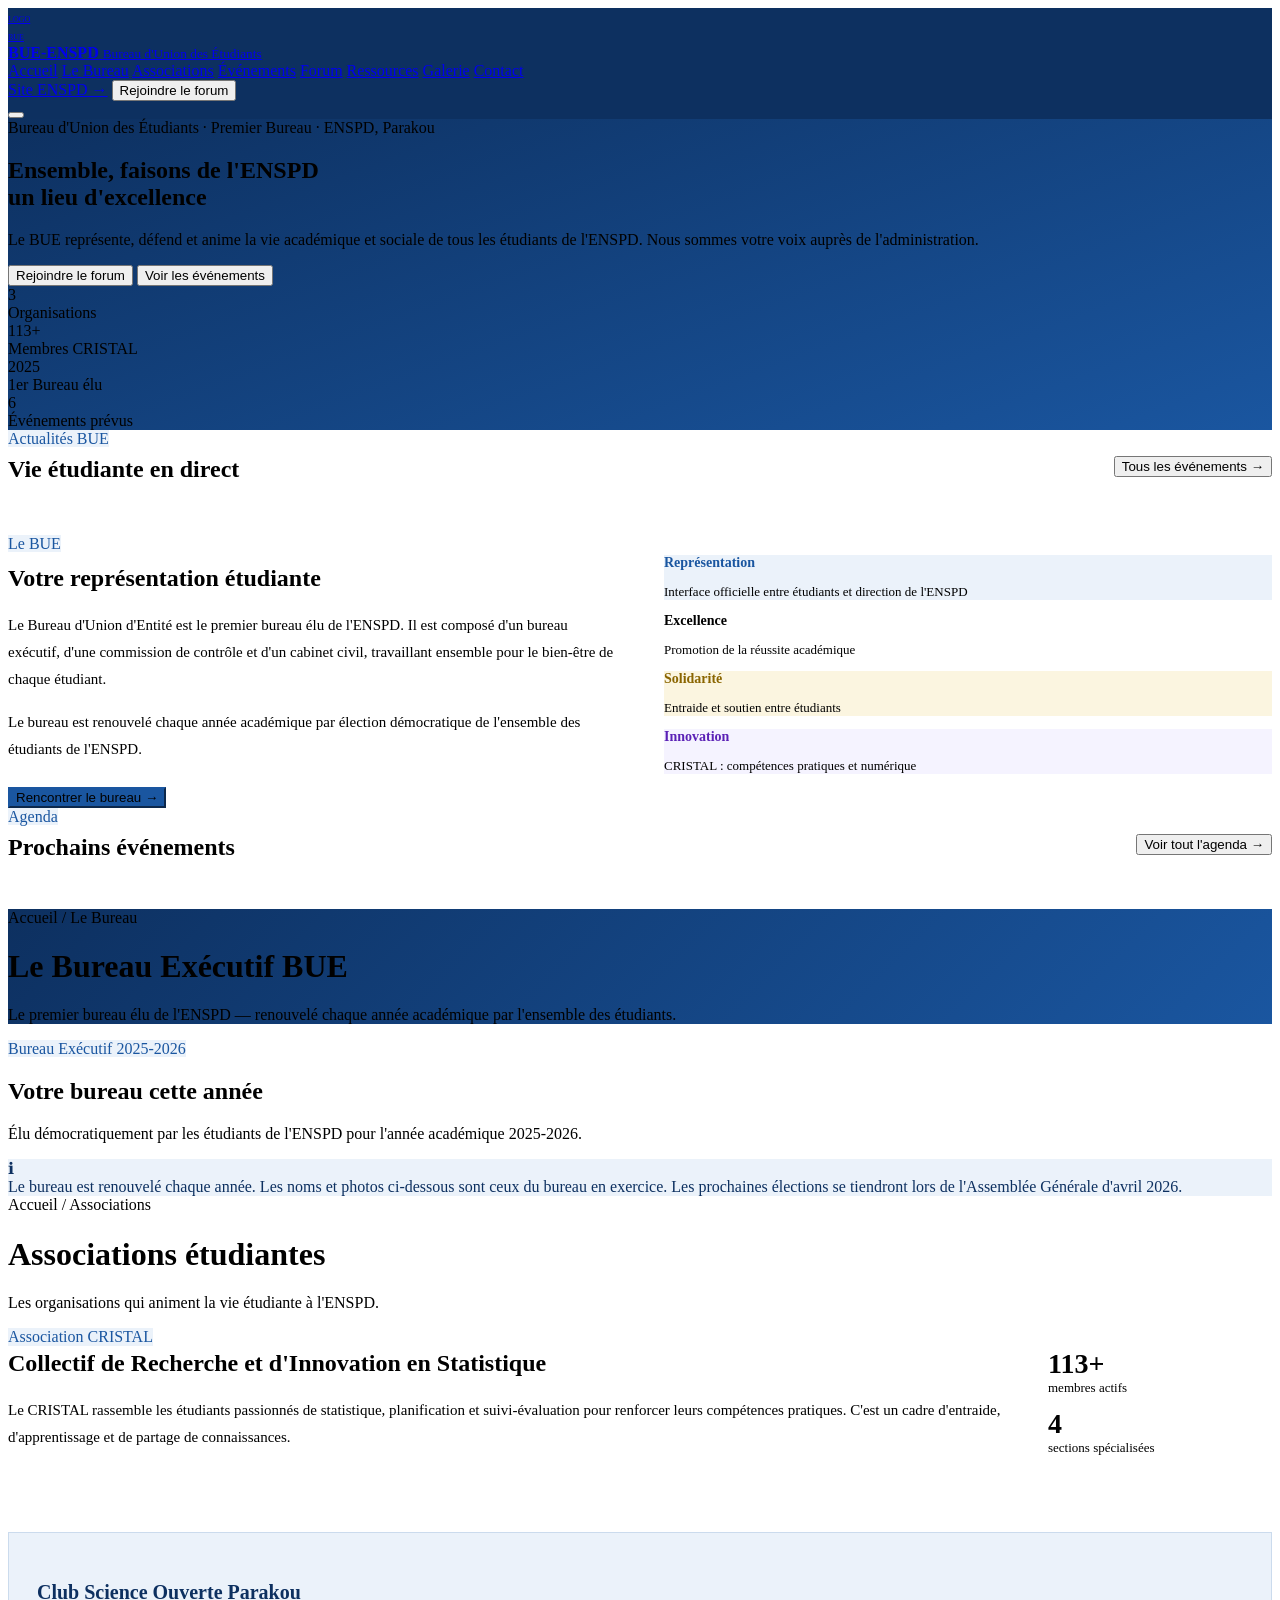
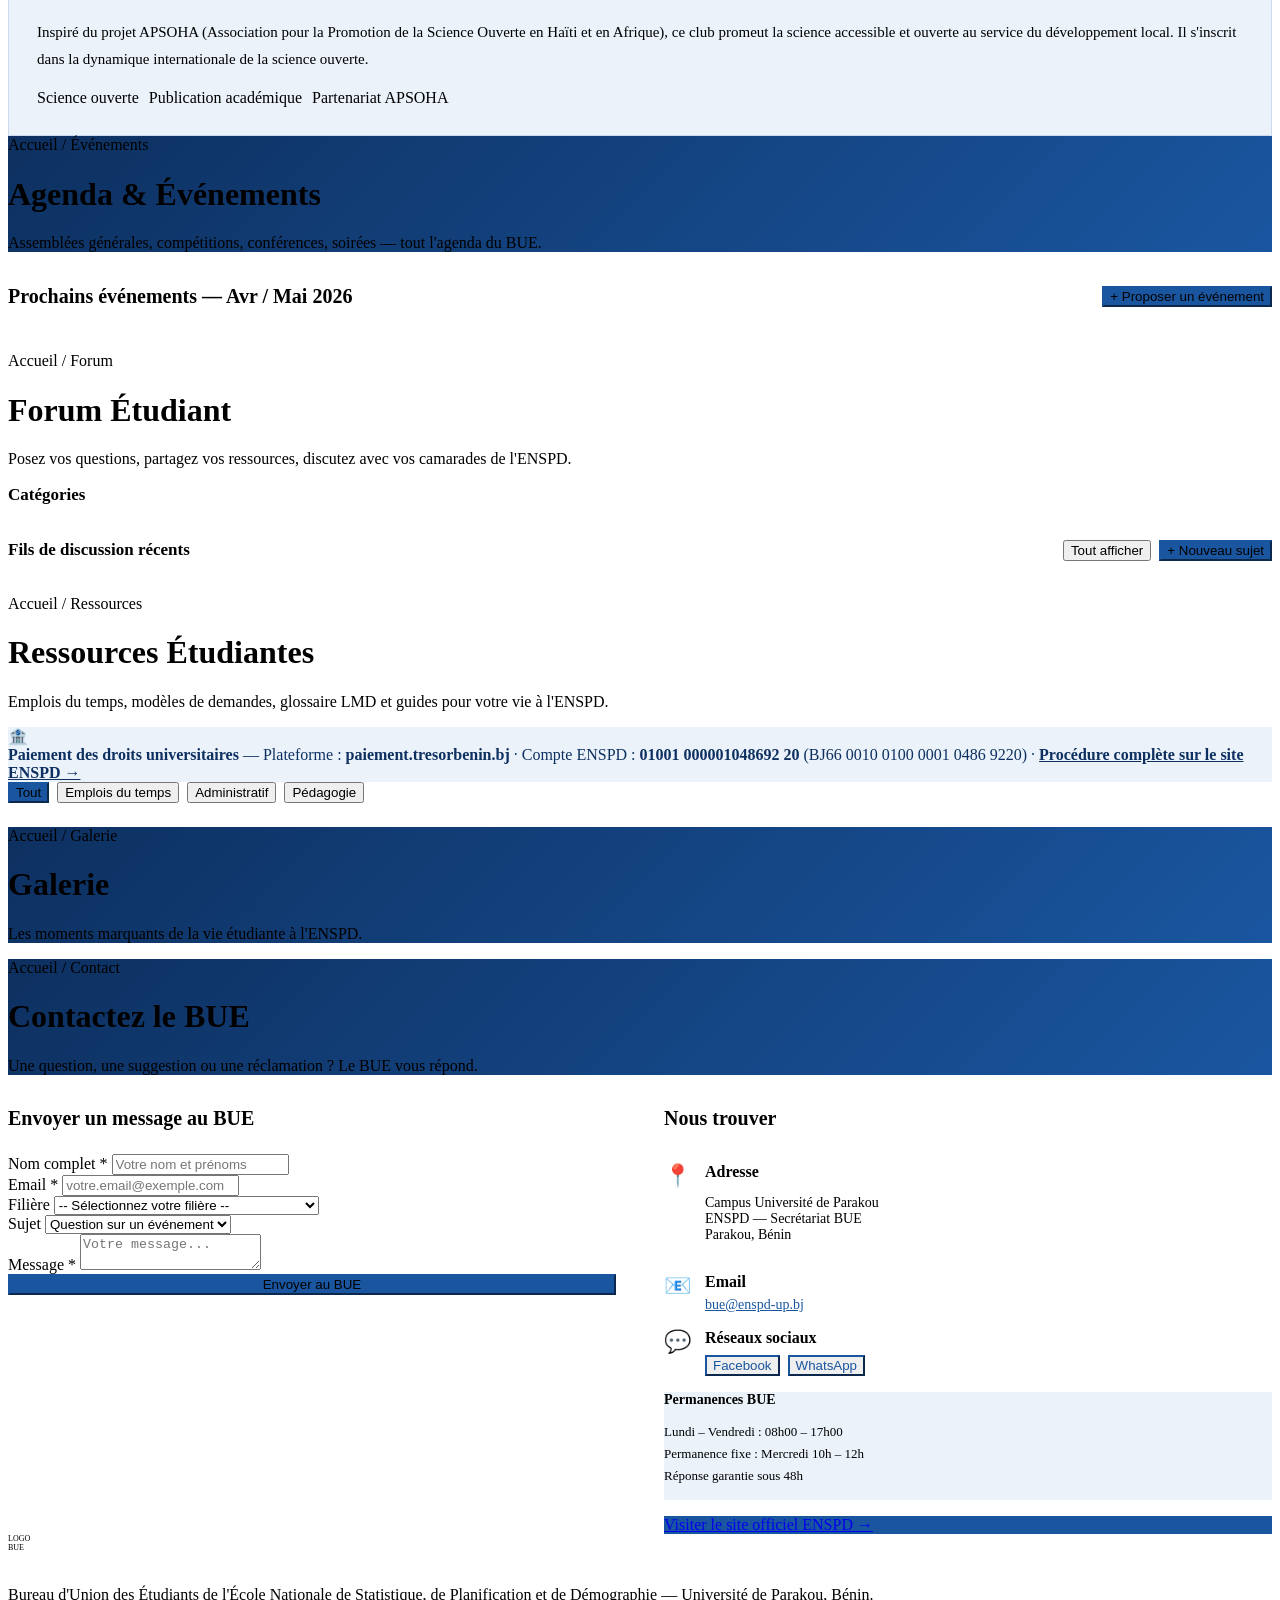
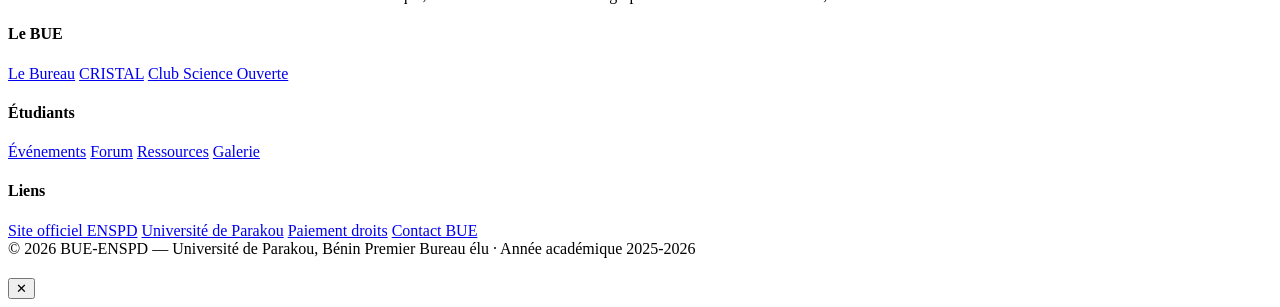
==== commit 8c0765d1: "Update index.html" ====
--- a/index.html
+++ b/index.html
@@ -5,7 +5,9 @@
   <meta name="viewport" content="width=device-width,initial-scale=1.0">
   <title>BUE-ENSPD — Bureau d'Union des Étudiants | Université de Parakou</title>
   <meta name="description" content="Site officiel du Bureau d'Union des Étudiants de l'ENSPD — représentation, événements, forum et ressources étudiantes.">
-  <link rel="stylesheet" href="./style.css">
+  <link rel="stylesheet" href="css/style.css">
+  <script src="js/bue.js"></script>
+
   <style>
     .nav { background: #0d3060; border-bottom-color: #D4A017; }
     .hero { background: linear-gradient(160deg, #0d3060 0%, #1A56A0 100%); }
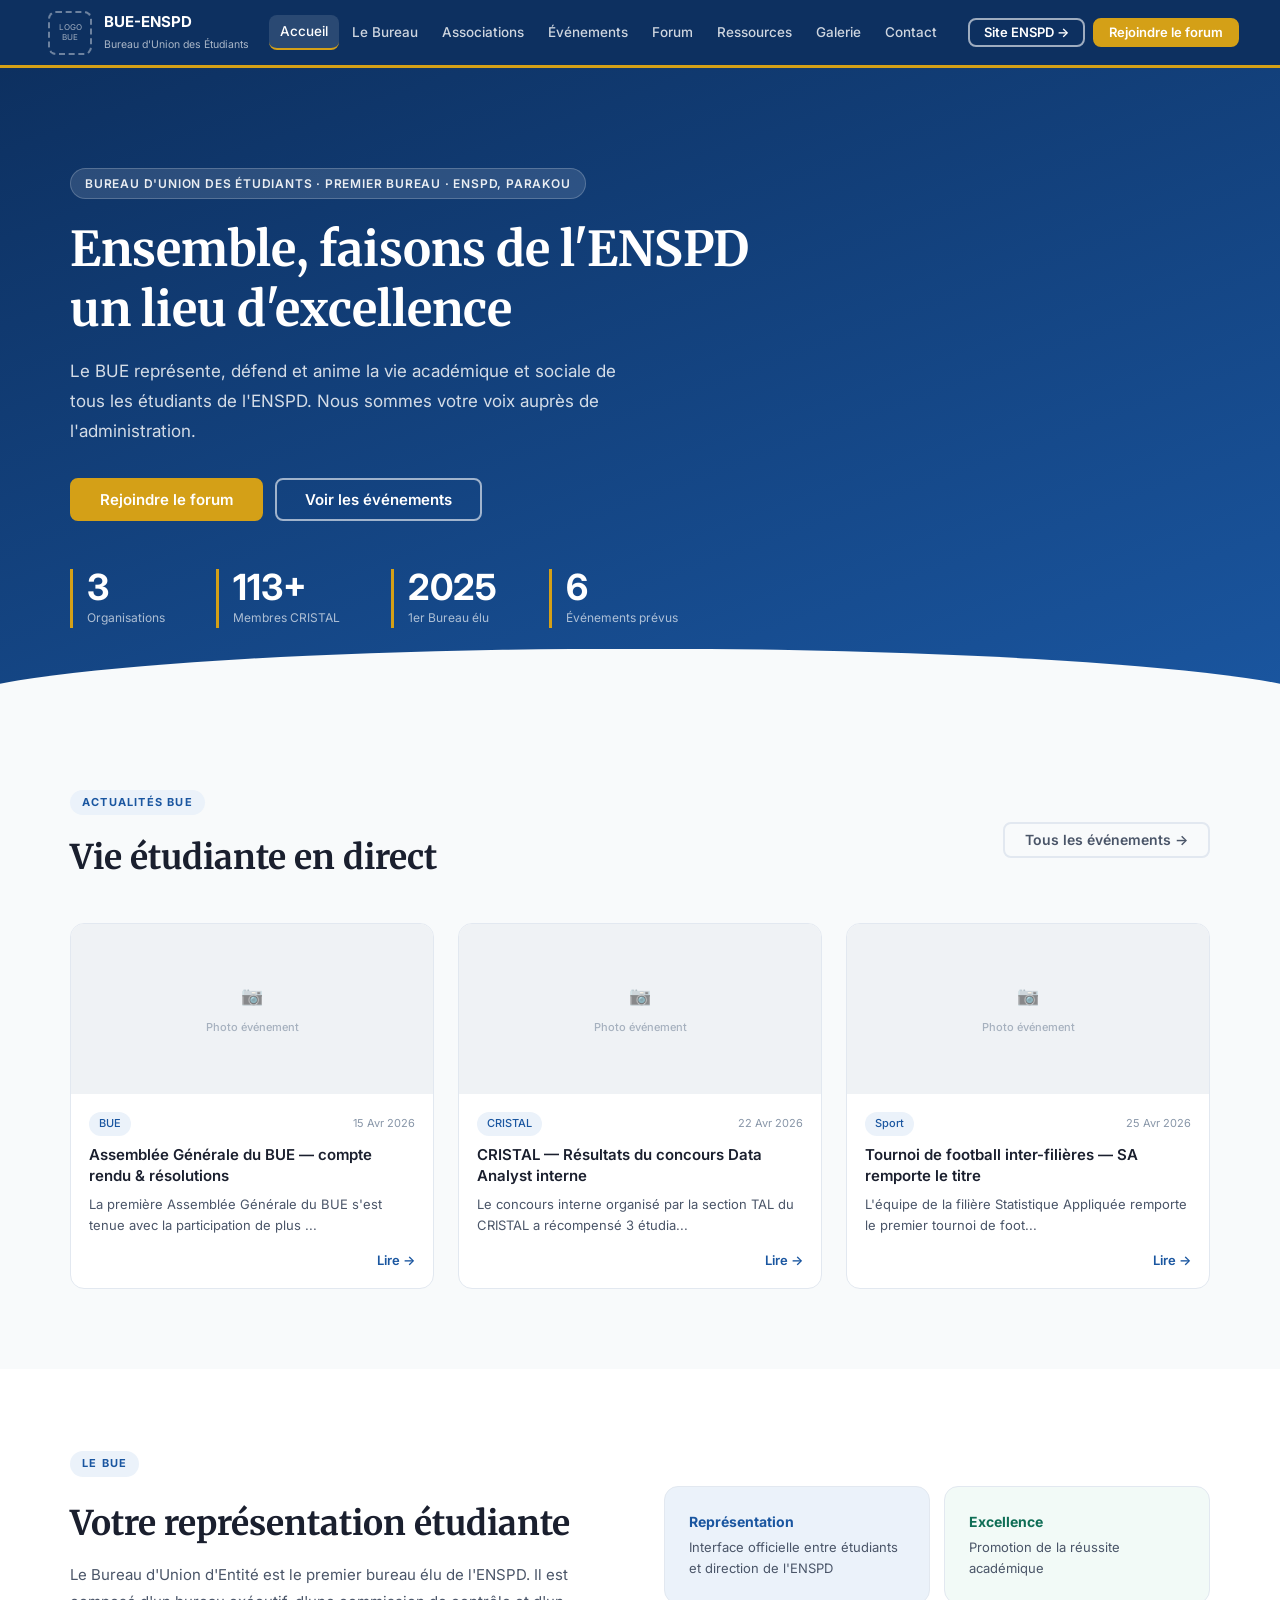
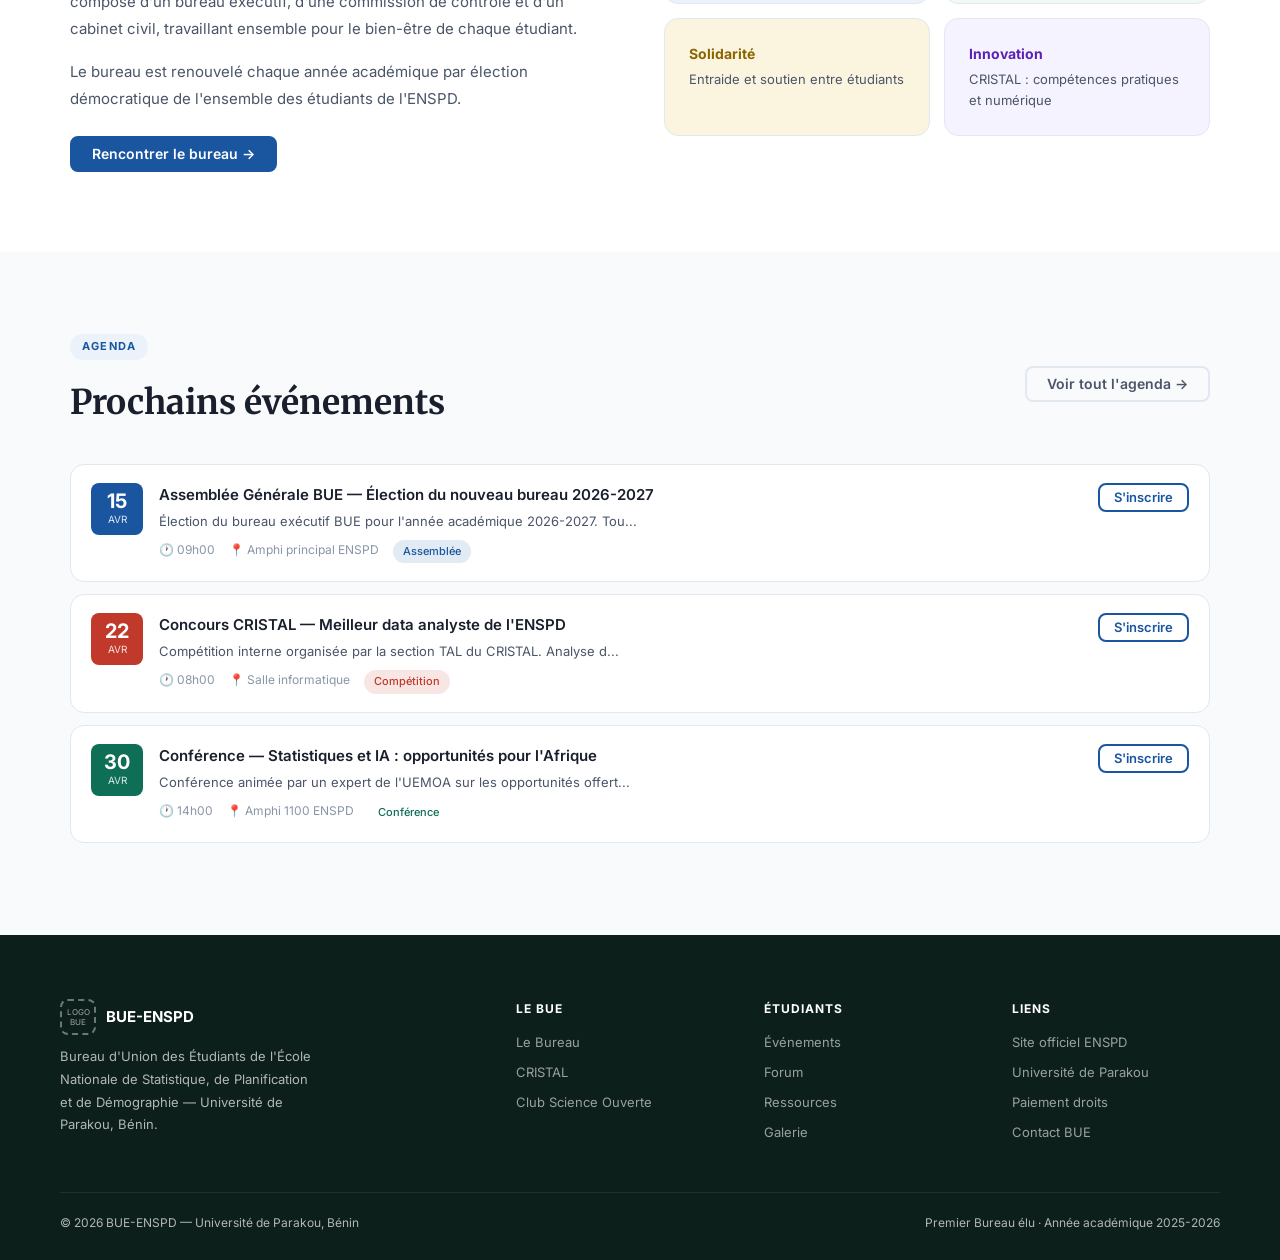
==== commit d6d40899: "Rename bue.html to index.html" ====
--- a/index.html
+++ b/index.html
@@ -5,8 +5,8 @@
   <meta name="viewport" content="width=device-width,initial-scale=1.0">
   <title>BUE-ENSPD — Bureau d'Union des Étudiants | Université de Parakou</title>
   <meta name="description" content="Site officiel du Bureau d'Union des Étudiants de l'ENSPD — représentation, événements, forum et ressources étudiantes.">
-  <link rel="stylesheet" href="css/style.css">
-  <script src="js/bue.js"></script>
+  <link rel="stylesheet" href="style.css">
+  
 
   <style>
     .nav { background: #0d3060; border-bottom-color: #D4A017; }
@@ -434,12 +434,12 @@
       <h2 id="modal-title"></h2>
       <button class="modal-close" onclick="closeModal()">✕</button>
     </div>
-    <div class="modal-body" id="modal-body"></div>
-  </div>
-</div>
-
-<!-- TOASTS -->
-<div class="toasts-wrap" id="toasts"></div>
+    <div class="modal-body" id="modal-body"></div
+  </div>
+</div>
+
+<!-- TOAST CONTAINER -->
+<div id="toasts" style="position:fixed;bottom:24px;right:24px;z-index:999;display:flex;flex-direction:column;gap:8px;"></div>
 
 <script src="bue.js"></script>
 </body>
--- a/style.css
+++ b/style.css
@@ -0,0 +1,406 @@
+/* ================================================
+   ENSPD / BUE — Design System Partagé
+   Style : Institutionnel béninois, moderne
+   ================================================ */
+
+@import url('https://fonts.googleapis.com/css2?family=Inter:wght@300;400;500;600;700&family=Merriweather:ital,wght@0,700;1,600&display=swap');
+
+:root {
+  /* Couleurs principales */
+  --vert:         #0F6E56;
+  --vert-dark:    #085041;
+  --vert-mid:     #1D9E75;
+  --vert-light:   #E8F5F0;
+  --vert-pale:    #F2FAF7;
+  --or:           #D4A017;
+  --or-light:     #FBF5E0;
+  --bleu:         #1A56A0;
+  --bleu-light:   #EBF2FA;
+  --texte:        #1A1F2E;
+  --texte2:       #4A5568;
+  --texte3:       #8896A8;
+  --fond:         #F8FAFB;
+  --fond2:        #EFF2F5;
+  --blanc:        #FFFFFF;
+  --border:       #E2E8F0;
+  --border2:      rgba(15,110,86,0.15);
+
+  /* Ombres */
+  --sh-sm: 0 1px 4px rgba(0,0,0,0.06);
+  --sh:    0 4px 16px rgba(0,0,0,0.08);
+  --sh-lg: 0 12px 40px rgba(0,0,0,0.10);
+
+  /* Rayons */
+  --r:    8px;
+  --r-lg: 14px;
+  --r-xl: 20px;
+
+  /* Typographie */
+  --font:  'Inter', sans-serif;
+  --serif: 'Merriweather', serif;
+
+  /* Layout */
+  --nav-h: 68px;
+  --max-w: 1140px;
+  --ease:  0.2s ease;
+}
+
+*, *::before, *::after { box-sizing: border-box; margin: 0; padding: 0; }
+html { scroll-behavior: smooth; font-size: 16px; }
+body { font-family: var(--font); background: var(--fond); color: var(--texte); line-height: 1.6; -webkit-font-smoothing: antialiased; }
+
+/* ===== SCROLLBAR ===== */
+::-webkit-scrollbar { width: 5px; }
+::-webkit-scrollbar-thumb { background: var(--vert-mid); border-radius: 3px; }
+
+/* ===== PHOTO PLACEHOLDER ===== */
+.photo-ph {
+  background: var(--fond2);
+  border: 2px dashed var(--border);
+  border-radius: var(--r);
+  display: flex; flex-direction: column;
+  align-items: center; justify-content: center;
+  color: var(--texte3); font-size: 13px; font-weight: 500;
+  gap: 8px; text-align: center; padding: 16px;
+}
+.photo-ph .ph-icon { font-size: 28px; opacity: 0.5; }
+.photo-ph .ph-txt { font-size: 11px; opacity: 0.7; }
+
+/* ===== NAVBAR ===== */
+.nav {
+  position: fixed; top: 0; left: 0; right: 0; z-index: 200;
+  height: var(--nav-h);
+  background: var(--vert-dark);
+  display: flex; align-items: center;
+  padding: 0 clamp(16px,4vw,48px);
+  gap: 20px;
+  border-bottom: 3px solid var(--or);
+}
+.nav-brand { display: flex; align-items: center; gap: 12px; text-decoration: none; flex-shrink: 0; }
+.nav-logo-ph {
+  width: 44px; height: 44px; border-radius: var(--r);
+  border: 2px dashed rgba(255,255,255,0.4);
+  display: flex; flex-direction: column; align-items: center; justify-content: center;
+  font-size: 9px; color: rgba(255,255,255,0.6); text-align: center; line-height: 1.3;
+  flex-shrink: 0;
+}
+.nav-brand-txt { line-height: 1.25; }
+.nav-brand-txt strong { display: block; color: #fff; font-size: 15px; font-weight: 700; }
+.nav-brand-txt small { color: rgba(255,255,255,0.65); font-size: 10.5px; }
+
+.nav-links { display: flex; align-items: center; gap: 2px; flex: 1; }
+.nav-links a {
+  color: rgba(255,255,255,0.8); font-size: 13.5px; font-weight: 500;
+  padding: 6px 11px; border-radius: var(--r); text-decoration: none;
+  transition: var(--ease); white-space: nowrap;
+}
+.nav-links a:hover, .nav-links a.active {
+  color: #fff; background: rgba(255,255,255,0.12);
+}
+.nav-links a.active { border-bottom: 2px solid var(--or); }
+
+.nav-actions { display: flex; gap: 8px; flex-shrink: 0; }
+.nav-burger { display: none; background: none; border: none; cursor: pointer; padding: 4px; }
+.nav-burger span { display: block; width: 20px; height: 2px; background: #fff; margin: 4px 0; border-radius: 1px; transition: var(--ease); }
+
+/* ===== BOUTONS ===== */
+.btn {
+  display: inline-flex; align-items: center; gap: 6px;
+  padding: 9px 20px; border-radius: var(--r); font-size: 14px; font-weight: 600;
+  cursor: pointer; border: 2px solid transparent; text-decoration: none;
+  font-family: var(--font); transition: var(--ease); white-space: nowrap;
+  line-height: 1;
+}
+.btn-primary   { background: var(--vert); color: #fff; border-color: var(--vert); }
+.btn-primary:hover { background: var(--vert-dark); border-color: var(--vert-dark); }
+.btn-secondary { background: transparent; color: #fff; border-color: rgba(255,255,255,0.6); }
+.btn-secondary:hover { background: rgba(255,255,255,0.15); }
+.btn-outline   { background: transparent; color: var(--vert); border-color: var(--vert); }
+.btn-outline:hover { background: var(--vert); color: #fff; }
+.btn-or        { background: var(--or); color: #fff; border-color: var(--or); }
+.btn-or:hover  { background: #b8900f; }
+.btn-ghost     { background: transparent; color: var(--texte2); border-color: var(--border); }
+.btn-ghost:hover { background: var(--fond2); }
+.btn-sm { padding: 6px 14px; font-size: 13px; }
+.btn-lg { padding: 12px 28px; font-size: 15px; }
+
+/* ===== PAGES SPA ===== */
+.page { display: none; padding-top: var(--nav-h); min-height: 100vh; }
+.page.active { display: block; }
+
+/* ===== HÉRO ===== */
+.hero {
+  background: linear-gradient(160deg, var(--vert-dark) 0%, var(--vert) 100%);
+  padding: clamp(60px,10vw,100px) clamp(16px,5vw,60px) clamp(50px,8vw,80px);
+  position: relative; overflow: hidden;
+}
+.hero::after {
+  content: ''; position: absolute; bottom: -1px; left: 0; right: 0;
+  height: 60px; background: var(--fond);
+  clip-path: ellipse(55% 100% at 50% 100%);
+}
+.hero-inner { max-width: var(--max-w); margin: 0 auto; position: relative; z-index: 1; }
+.hero-eyebrow {
+  display: inline-flex; align-items: center; gap: 8px;
+  background: rgba(255,255,255,0.12); border: 1px solid rgba(255,255,255,0.2);
+  color: rgba(255,255,255,0.9); font-size: 12px; font-weight: 600;
+  padding: 5px 14px; border-radius: 100px; margin-bottom: 20px;
+  text-transform: uppercase; letter-spacing: 0.8px;
+}
+.hero h1 {
+  font-family: var(--serif); font-size: clamp(26px,4vw,48px);
+  color: #fff; line-height: 1.25; margin-bottom: 18px; max-width: 680px;
+}
+.hero-sub {
+  font-size: clamp(14px,1.8vw,17px); color: rgba(255,255,255,0.82);
+  max-width: 560px; line-height: 1.75; margin-bottom: 32px;
+}
+.hero-btns { display: flex; gap: 12px; flex-wrap: wrap; margin-bottom: 48px; }
+
+/* Hero stats */
+.hero-stats { display: flex; gap: clamp(20px,4vw,56px); flex-wrap: wrap; }
+.hstat { border-left: 3px solid var(--or); padding-left: 14px; }
+.hstat-val { font-size: clamp(24px,3vw,36px); font-weight: 700; color: #fff; line-height: 1; }
+.hstat-lbl { font-size: 12px; color: rgba(255,255,255,0.65); margin-top: 3px; }
+
+/* Page hero (sous-pages) */
+.page-hero {
+  padding: clamp(40px,6vw,64px) clamp(16px,5vw,60px) clamp(36px,5vw,56px);
+  position: relative; overflow: hidden;
+}
+.page-hero::after {
+  content: ''; position: absolute; bottom: -1px; left: 0; right: 0;
+  height: 40px; background: var(--fond);
+  clip-path: ellipse(55% 100% at 50% 100%);
+}
+.page-hero .wrap { position: relative; z-index: 1; }
+.page-hero .breadcrumb { font-size: 12px; color: rgba(255,255,255,0.65); margin-bottom: 12px; }
+.page-hero h1 { font-family: var(--serif); font-size: clamp(22px,3.5vw,38px); color: #fff; margin-bottom: 12px; }
+.page-hero p { font-size: 15px; color: rgba(255,255,255,0.82); max-width: 520px; line-height: 1.7; }
+
+/* ===== LAYOUT ===== */
+.wrap { max-width: var(--max-w); margin: 0 auto; }
+.section { padding: clamp(40px,7vw,80px) clamp(16px,5vw,60px); }
+.section-sm { padding: clamp(28px,4vw,48px) clamp(16px,5vw,60px); }
+.bg-blanc  { background: var(--blanc); }
+.bg-fond   { background: var(--fond); }
+.bg-vert   { background: var(--vert-dark); }
+.bg-pale   { background: var(--vert-pale); }
+
+/* Section header */
+.sec-hd { margin-bottom: 40px; }
+.sec-hd.center { text-align: center; }
+.sec-hd.center .sec-sub { margin: 0 auto; }
+.sec-tag {
+  display: inline-block; background: var(--vert-light); color: var(--vert);
+  font-size: 11px; font-weight: 700; text-transform: uppercase; letter-spacing: 1.2px;
+  padding: 4px 12px; border-radius: 100px; margin-bottom: 12px;
+}
+.sec-tag.or  { background: var(--or-light); color: #8a6500; }
+.sec-tag.bleu { background: var(--bleu-light); color: var(--bleu); }
+.sec-tag.white { background: rgba(255,255,255,0.2); color: #fff; }
+.sec-h2 { font-family: var(--serif); font-size: clamp(22px,3vw,34px); color: var(--texte); line-height: 1.3; margin-bottom: 12px; }
+.sec-h2.white { color: #fff; }
+.sec-sub { font-size: 15px; color: var(--texte2); line-height: 1.7; max-width: 520px; }
+.sec-sub.white { color: rgba(255,255,255,0.78); }
+
+/* ===== CARDS ===== */
+.card { background: var(--blanc); border-radius: var(--r-lg); border: 1px solid var(--border); overflow: hidden; transition: var(--ease); }
+.card:hover { box-shadow: var(--sh-lg); transform: translateY(-3px); }
+.card-pad { padding: 24px; }
+
+/* ===== GRIDS ===== */
+.grid-2 { display: grid; grid-template-columns: repeat(2,1fr); gap: 24px; }
+.grid-3 { display: grid; grid-template-columns: repeat(3,1fr); gap: 24px; }
+.grid-4 { display: grid; grid-template-columns: repeat(4,1fr); gap: 20px; }
+.grid-auto { display: grid; grid-template-columns: repeat(auto-fill, minmax(280px,1fr)); gap: 24px; }
+.grid-auto-sm { display: grid; grid-template-columns: repeat(auto-fill, minmax(220px,1fr)); gap: 20px; }
+
+/* ===== TAGS ===== */
+.tag { display: inline-flex; align-items: center; font-size: 12px; font-weight: 500; padding: 3px 10px; border-radius: 100px; }
+.tag-vert  { background: var(--vert-light); color: var(--vert); }
+.tag-or    { background: var(--or-light); color: #8a6500; }
+.tag-bleu  { background: var(--bleu-light); color: var(--bleu); }
+.tag-gray  { background: var(--fond2); color: var(--texte2); }
+
+/* ===== FORMULAIRES ===== */
+.form-group { display: flex; flex-direction: column; gap: 5px; margin-bottom: 16px; }
+.form-label { font-size: 13px; font-weight: 600; color: var(--texte); }
+.form-input, .form-select, .form-textarea {
+  padding: 10px 13px; border-radius: var(--r); font-size: 14px;
+  border: 1.5px solid var(--border); background: var(--blanc);
+  font-family: var(--font); color: var(--texte); transition: var(--ease); width: 100%;
+}
+.form-input:focus, .form-select:focus, .form-textarea:focus {
+  outline: none; border-color: var(--vert); box-shadow: 0 0 0 3px rgba(15,110,86,0.1);
+}
+.form-textarea { min-height: 120px; resize: vertical; }
+
+/* ===== STATS BANDE ===== */
+.stats-band { background: var(--vert-dark); padding: 40px clamp(16px,5vw,60px); }
+.stats-inner { max-width: var(--max-w); margin: 0 auto; display: grid; grid-template-columns: repeat(4,1fr); gap: 20px; }
+.stat-box { text-align: center; padding: 20px 10px; border-right: 1px solid rgba(255,255,255,0.1); }
+.stat-box:last-child { border-right: none; }
+.stat-val { font-size: clamp(28px,3.5vw,44px); font-weight: 700; color: var(--or); line-height: 1; }
+.stat-lbl { font-size: 12px; color: rgba(255,255,255,0.65); margin-top: 6px; text-transform: uppercase; letter-spacing: 0.5px; }
+
+/* ===== ACTUALITES ===== */
+.actu-card { cursor: pointer; }
+.actu-card .actu-img {
+  height: 170px; display: flex; align-items: center; justify-content: center;
+  position: relative; overflow: hidden;
+}
+.actu-card .actu-body { padding: 18px; }
+.actu-card h3 { font-size: 15px; font-weight: 600; margin: 8px 0; line-height: 1.4; }
+.actu-card p { font-size: 13px; color: var(--texte2); line-height: 1.6; }
+.actu-foot { display: flex; justify-content: space-between; align-items: center; margin-top: 14px; font-size: 12px; color: var(--texte3); }
+
+/* ===== EVENTS ===== */
+.event-item {
+  display: flex; gap: 16px; align-items: flex-start;
+  padding: 18px 20px; background: var(--blanc);
+  border: 1px solid var(--border); border-radius: var(--r-lg);
+  margin-bottom: 12px; cursor: pointer; transition: var(--ease);
+}
+.event-item:hover { border-color: var(--vert); box-shadow: var(--sh); }
+.event-date {
+  min-width: 52px; height: 52px; border-radius: var(--r);
+  background: var(--vert); color: #fff; display: flex;
+  flex-direction: column; align-items: center; justify-content: center; flex-shrink: 0;
+}
+.event-date .day { font-size: 20px; font-weight: 700; line-height: 1; }
+.event-date .mon { font-size: 10px; text-transform: uppercase; opacity: 0.85; }
+.event-info h4 { font-size: 15px; font-weight: 600; margin-bottom: 4px; }
+.event-info p { font-size: 13px; color: var(--texte2); }
+.event-meta { display: flex; gap: 14px; margin-top: 8px; font-size: 12px; color: var(--texte3); flex-wrap: wrap; }
+
+/* ===== MEMBRES ===== */
+.membre-card { text-align: center; padding: 28px 20px; }
+.membre-av {
+  width: 80px; height: 80px; border-radius: 50%; margin: 0 auto 14px;
+  display: flex; align-items: center; justify-content: center;
+  font-weight: 700; font-size: 22px; border: 3px solid var(--blanc);
+  box-shadow: var(--sh);
+}
+.membre-card .m-nom { font-size: 15px; font-weight: 700; margin-bottom: 4px; }
+.membre-card .m-role { font-size: 13px; color: var(--vert); font-weight: 600; margin-bottom: 6px; }
+.membre-card .m-desc { font-size: 12px; color: var(--texte3); line-height: 1.6; }
+
+/* ===== TEMOIGNAGES ===== */
+.temo-card { padding: 28px; }
+.temo-card .temo-quote { font-size: 44px; font-family: var(--serif); color: var(--vert-mid); line-height: 0.5; margin-bottom: 16px; display: block; }
+.temo-card p { font-size: 14px; color: var(--texte2); line-height: 1.8; font-style: italic; margin-bottom: 20px; }
+.temo-author { display: flex; align-items: center; gap: 12px; }
+.temo-av { width: 42px; height: 42px; border-radius: 50%; background: var(--vert-light); color: var(--vert); display: flex; align-items: center; justify-content: center; font-weight: 700; font-size: 14px; flex-shrink: 0; }
+.temo-info .nom { font-size: 14px; font-weight: 600; }
+.temo-info .promo { font-size: 12px; color: var(--vert); }
+
+/* ===== RESSOURCES ===== */
+.res-item {
+  display: flex; gap: 14px; align-items: center;
+  padding: 14px 16px; background: var(--blanc); border: 1px solid var(--border);
+  border-radius: var(--r); margin-bottom: 10px; transition: var(--ease); cursor: pointer;
+}
+.res-item:hover { border-color: var(--vert); }
+.res-ico { width: 40px; height: 40px; border-radius: var(--r); display: flex; align-items: center; justify-content: center; font-size: 18px; flex-shrink: 0; }
+.res-info h4 { font-size: 14px; font-weight: 600; margin-bottom: 3px; }
+.res-info p { font-size: 12px; color: var(--texte3); }
+
+/* ===== FORUM ===== */
+.forum-cat {
+  padding: 16px; border-radius: var(--r-lg); border: 1.5px solid var(--border);
+  background: var(--blanc); cursor: pointer; text-align: center; transition: var(--ease);
+}
+.forum-cat:hover, .forum-cat.active { border-color: var(--vert); background: var(--vert-pale); }
+.forum-cat .fc-ico { font-size: 26px; margin-bottom: 8px; }
+.forum-cat h4 { font-size: 13px; font-weight: 600; margin-bottom: 3px; }
+.forum-cat p { font-size: 11px; color: var(--texte3); }
+.thread {
+  padding: 16px 18px; background: var(--blanc); border: 1px solid var(--border);
+  border-radius: var(--r); margin-bottom: 10px; cursor: pointer; transition: var(--ease);
+}
+.thread:hover { border-color: var(--vert); transform: translateX(3px); }
+.thread-top { display: flex; justify-content: space-between; align-items: flex-start; gap: 12px; margin-bottom: 8px; }
+.thread-top h4 { font-size: 14px; font-weight: 600; flex: 1; }
+.thread-meta { display: flex; gap: 14px; font-size: 12px; color: var(--texte3); flex-wrap: wrap; }
+
+/* ===== GALERIE ===== */
+.galerie-grid { display: grid; grid-template-columns: repeat(auto-fill, minmax(200px, 1fr)); gap: 12px; }
+.gal-item { border-radius: var(--r); overflow: hidden; aspect-ratio: 4/3; cursor: pointer; position: relative; }
+.gal-overlay { position: absolute; inset: 0; background: rgba(15,110,86,0.72); display: flex; align-items: center; justify-content: center; opacity: 0; transition: var(--ease); font-size: 13px; font-weight: 600; color: #fff; text-align: center; padding: 8px; }
+.gal-item:hover .gal-overlay { opacity: 1; }
+
+/* ===== MODAL ===== */
+.modal-bg { position: fixed; inset: 0; z-index: 500; background: rgba(15,30,25,0.65); backdrop-filter: blur(4px); display: flex; align-items: center; justify-content: center; padding: 20px; opacity: 0; pointer-events: none; transition: var(--ease); }
+.modal-bg.open { opacity: 1; pointer-events: all; }
+.modal { background: var(--blanc); border-radius: var(--r-xl); max-width: 600px; width: 100%; max-height: 88vh; overflow-y: auto; transform: translateY(16px) scale(0.98); transition: var(--ease); }
+.modal-bg.open .modal { transform: none; }
+.modal-head { padding: 24px 24px 0; display: flex; justify-content: space-between; align-items: flex-start; }
+.modal-head h2 { font-size: 18px; font-weight: 700; line-height: 1.3; }
+.modal-close { width: 30px; height: 30px; border-radius: var(--r); background: var(--fond2); border: none; cursor: pointer; font-size: 16px; flex-shrink: 0; }
+.modal-body { padding: 18px 24px 24px; }
+
+/* ===== TOAST ===== */
+.toasts-wrap { position: fixed; bottom: 20px; right: 20px; z-index: 600; display: flex; flex-direction: column; gap: 8px; }
+.toast { padding: 12px 16px; border-radius: var(--r); font-size: 13px; font-weight: 500; max-width: 320px; display: flex; align-items: center; gap: 8px; box-shadow: var(--sh-lg); transform: translateX(110%); transition: transform 0.3s cubic-bezier(0.34,1.56,0.64,1); }
+.toast.show { transform: none; }
+.toast-ok  { background: var(--vert); color: #fff; }
+.toast-err { background: #C0392B; color: #fff; }
+.toast-inf { background: var(--bleu); color: #fff; }
+
+/* ===== ALERTE ===== */
+.alert { padding: 12px 16px; border-radius: var(--r); font-size: 13.5px; display: flex; gap: 10px; align-items: flex-start; line-height: 1.6; }
+.alert-vert { background: var(--vert-light); border-left: 4px solid var(--vert); color: var(--vert-dark); }
+.alert-bleu { background: var(--bleu-light); border-left: 4px solid var(--bleu); color: #0d3d78; }
+.alert-or   { background: var(--or-light); border-left: 4px solid var(--or); color: #6b4c00; }
+
+/* ===== FOOTER ===== */
+.footer { background: #0D1F1A; color: rgba(255,255,255,0.68); padding: clamp(40px,6vw,64px) clamp(16px,5vw,60px) 28px; }
+.footer-grid { display: grid; grid-template-columns: 2fr 1fr 1fr 1fr; gap: 40px; margin-bottom: 40px; }
+.footer-brand p { font-size: 13px; line-height: 1.75; max-width: 260px; margin-top: 10px; }
+.footer-col h4 { color: #fff; font-size: 12px; font-weight: 700; text-transform: uppercase; letter-spacing: 1px; margin-bottom: 14px; }
+.footer-col a { display: block; font-size: 13px; color: rgba(255,255,255,0.58); text-decoration: none; margin-bottom: 9px; transition: var(--ease); }
+.footer-col a:hover { color: var(--or); }
+.footer-bot { border-top: 1px solid rgba(255,255,255,0.08); padding-top: 20px; display: flex; justify-content: space-between; font-size: 12px; flex-wrap: wrap; gap: 8px; }
+.footer-bot a { color: var(--or); text-decoration: none; }
+
+/* ===== UTILITAIRES ===== */
+.divider { height: 1px; background: var(--border); margin: 20px 0; }
+.tc { text-align: center; }
+.mt-8  { margin-top: 8px; }
+.mt-16 { margin-top: 16px; }
+.mt-24 { margin-top: 24px; }
+.mt-32 { margin-top: 32px; }
+.mt-48 { margin-top: 48px; }
+.mb-8  { margin-bottom: 8px; }
+.mb-16 { margin-bottom: 16px; }
+.mb-24 { margin-bottom: 24px; }
+.mb-32 { margin-bottom: 32px; }
+.mb-48 { margin-bottom: 48px; }
+.fw-600 { font-weight: 600; }
+.fw-700 { font-weight: 700; }
+.col-vert { color: var(--vert); }
+.col-2 { color: var(--texte2); }
+.fz-13 { font-size: 13px; }
+.fz-14 { font-size: 14px; }
+
+/* ===== RESPONSIVE ===== */
+@media (max-width: 1024px) {
+  .grid-4 { grid-template-columns: repeat(2,1fr); }
+  .stats-inner { grid-template-columns: repeat(2,1fr); }
+  .footer-grid { grid-template-columns: 1fr 1fr; gap: 28px; }
+}
+@media (max-width: 768px) {
+  .nav-links, .nav-actions { display: none; }
+  .nav-links.open { display: flex; flex-direction: column; position: fixed; top: var(--nav-h); left: 0; right: 0; background: var(--vert-dark); padding: 12px; z-index: 199; box-shadow: var(--sh-lg); }
+  .nav-burger { display: block; }
+  .grid-2, .grid-3 { grid-template-columns: 1fr; }
+  .footer-grid { grid-template-columns: 1fr; gap: 24px; }
+  .hero::after, .page-hero::after { display: none; }
+}
+
+@keyframes fadeUp { from { opacity: 0; transform: translateY(18px); } to { opacity: 1; transform: translateY(0); } }
+.fu { animation: fadeUp 0.5s ease both; }
+.fu-1 { animation-delay: .1s; }
+.fu-2 { animation-delay: .2s; }
+.fu-3 { animation-delay: .3s; }
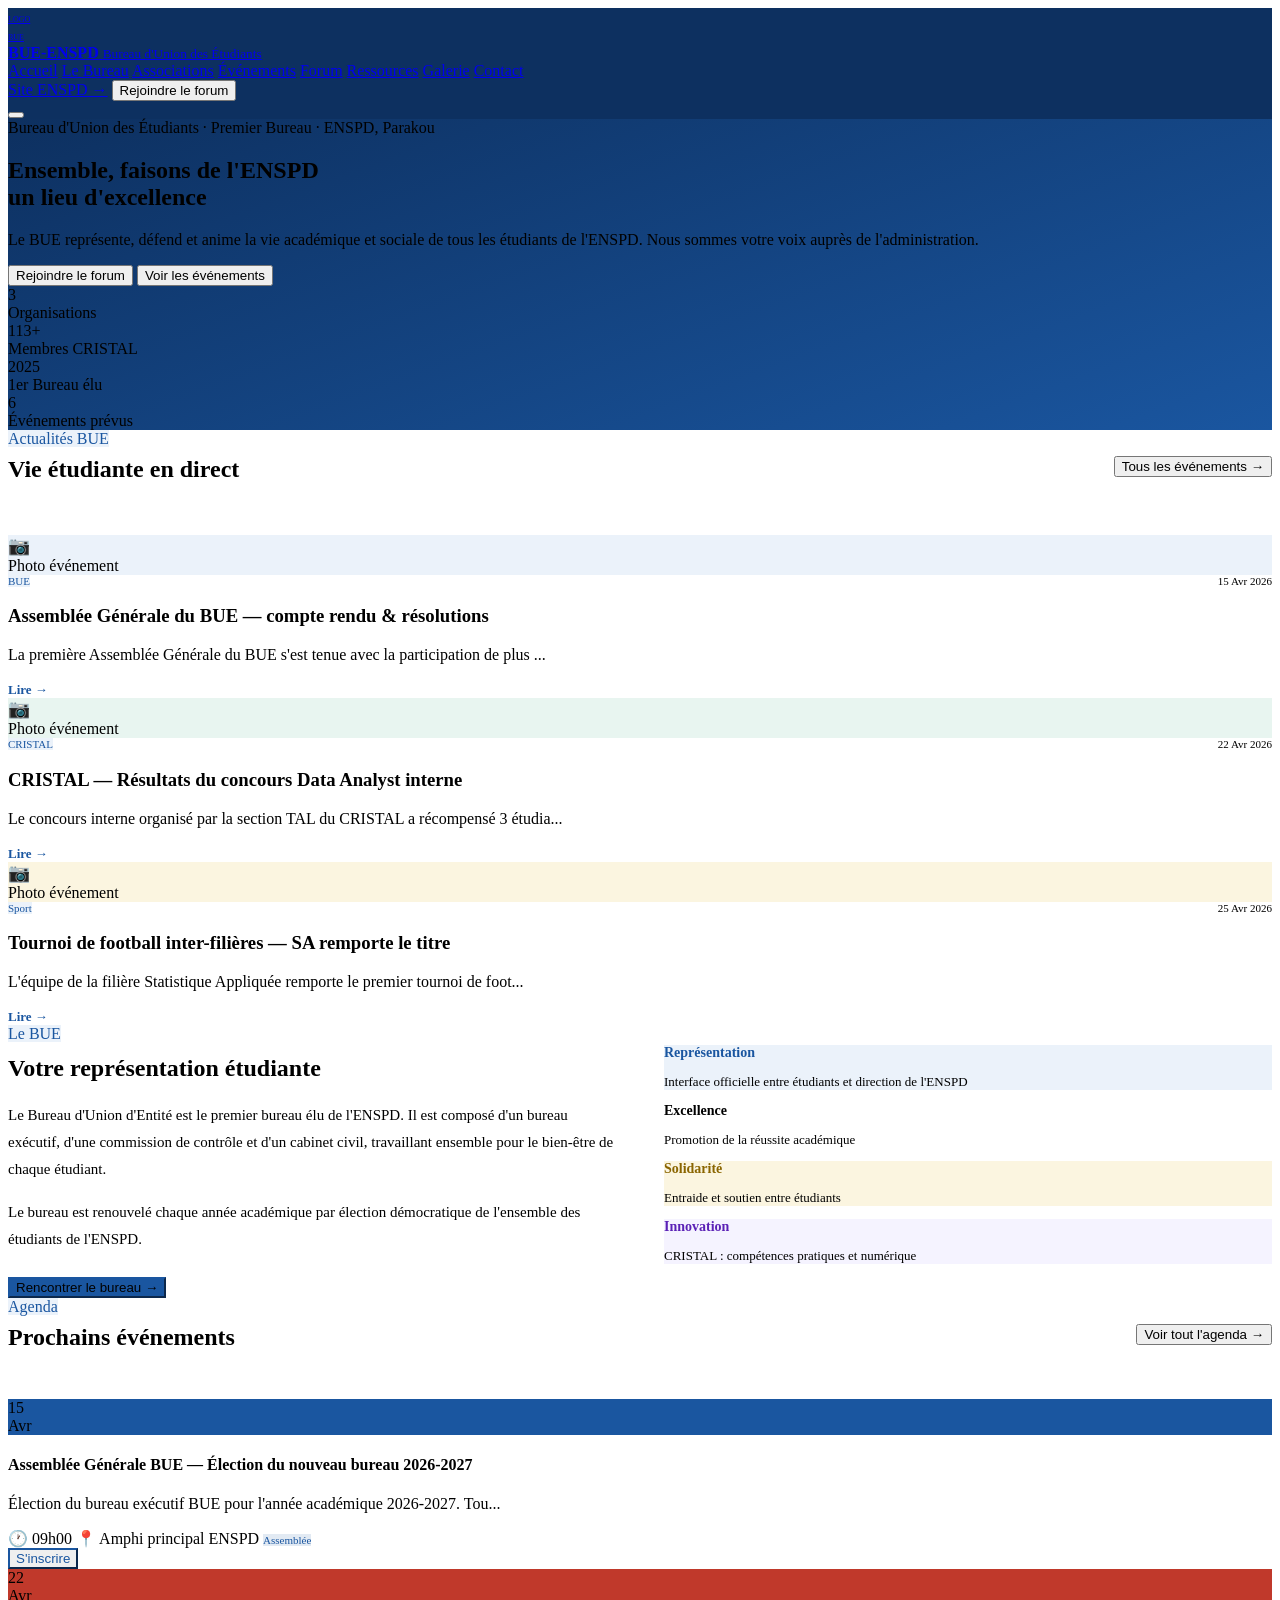
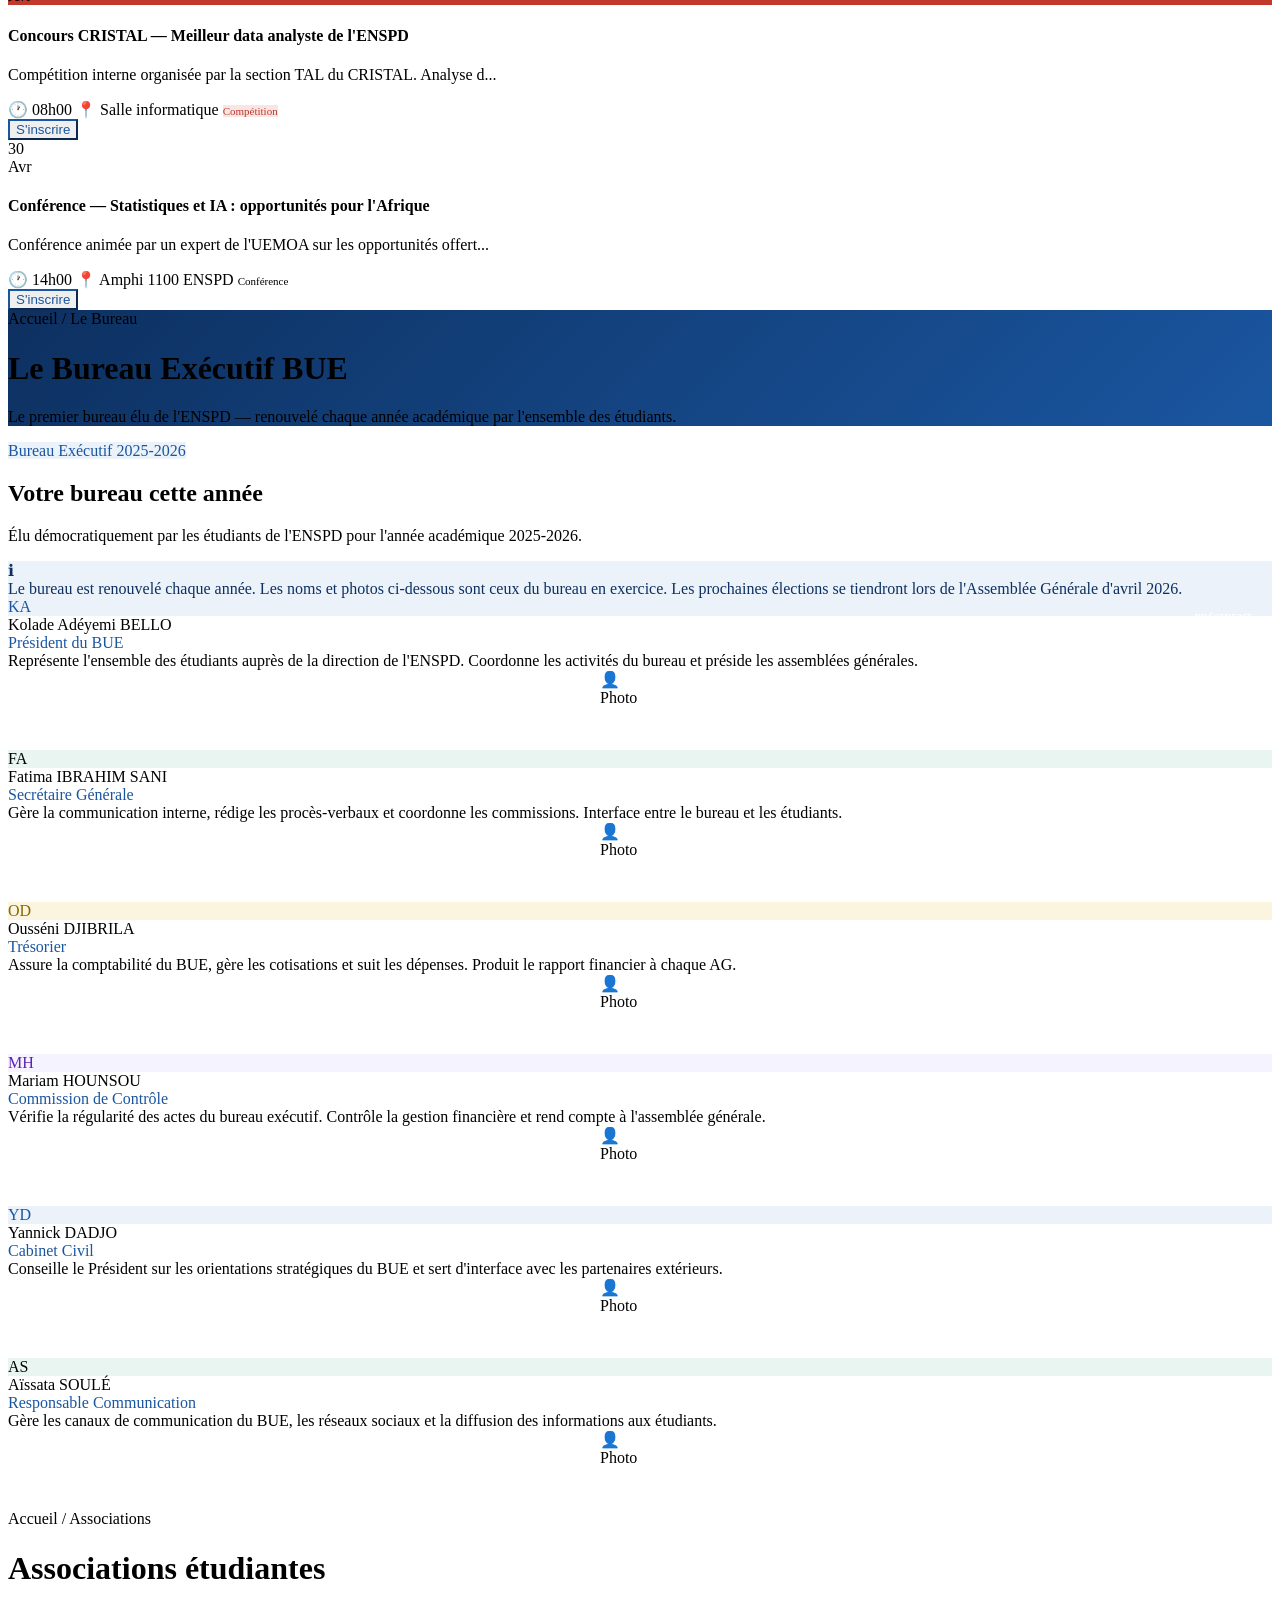
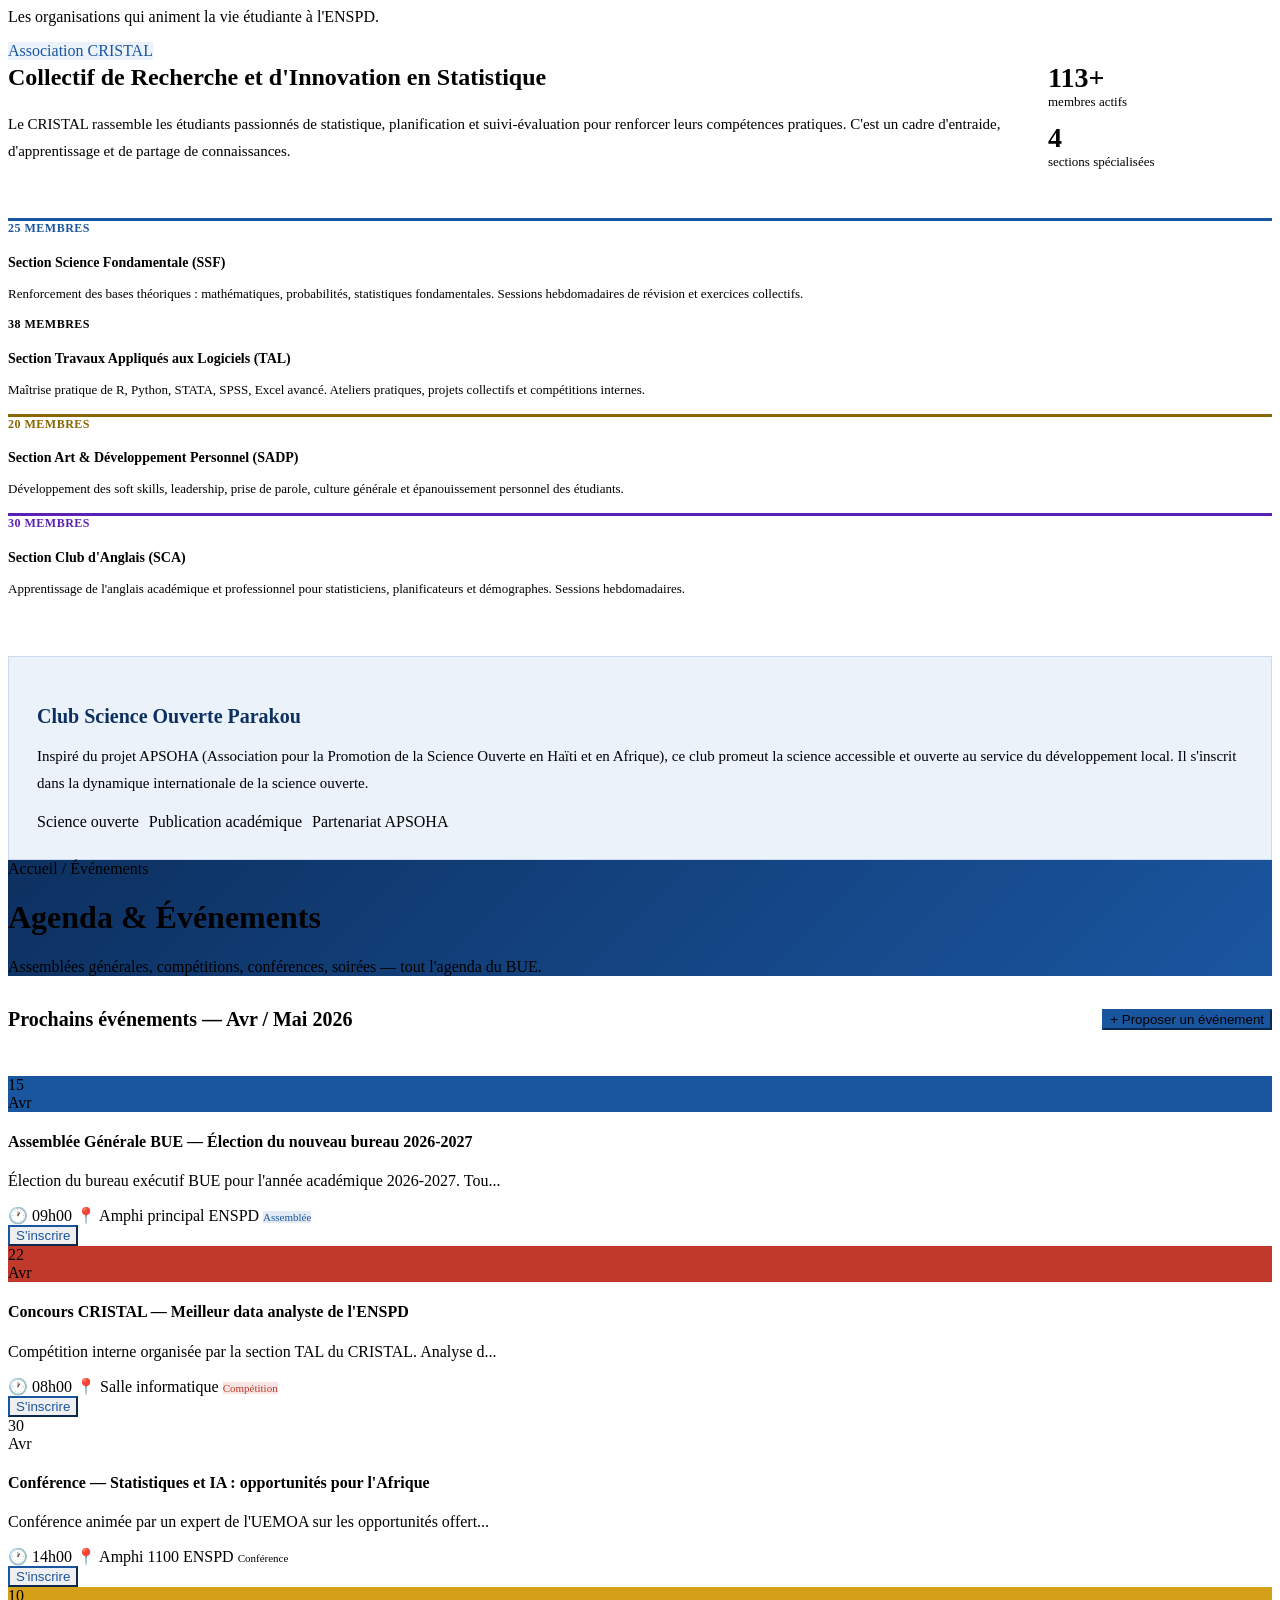
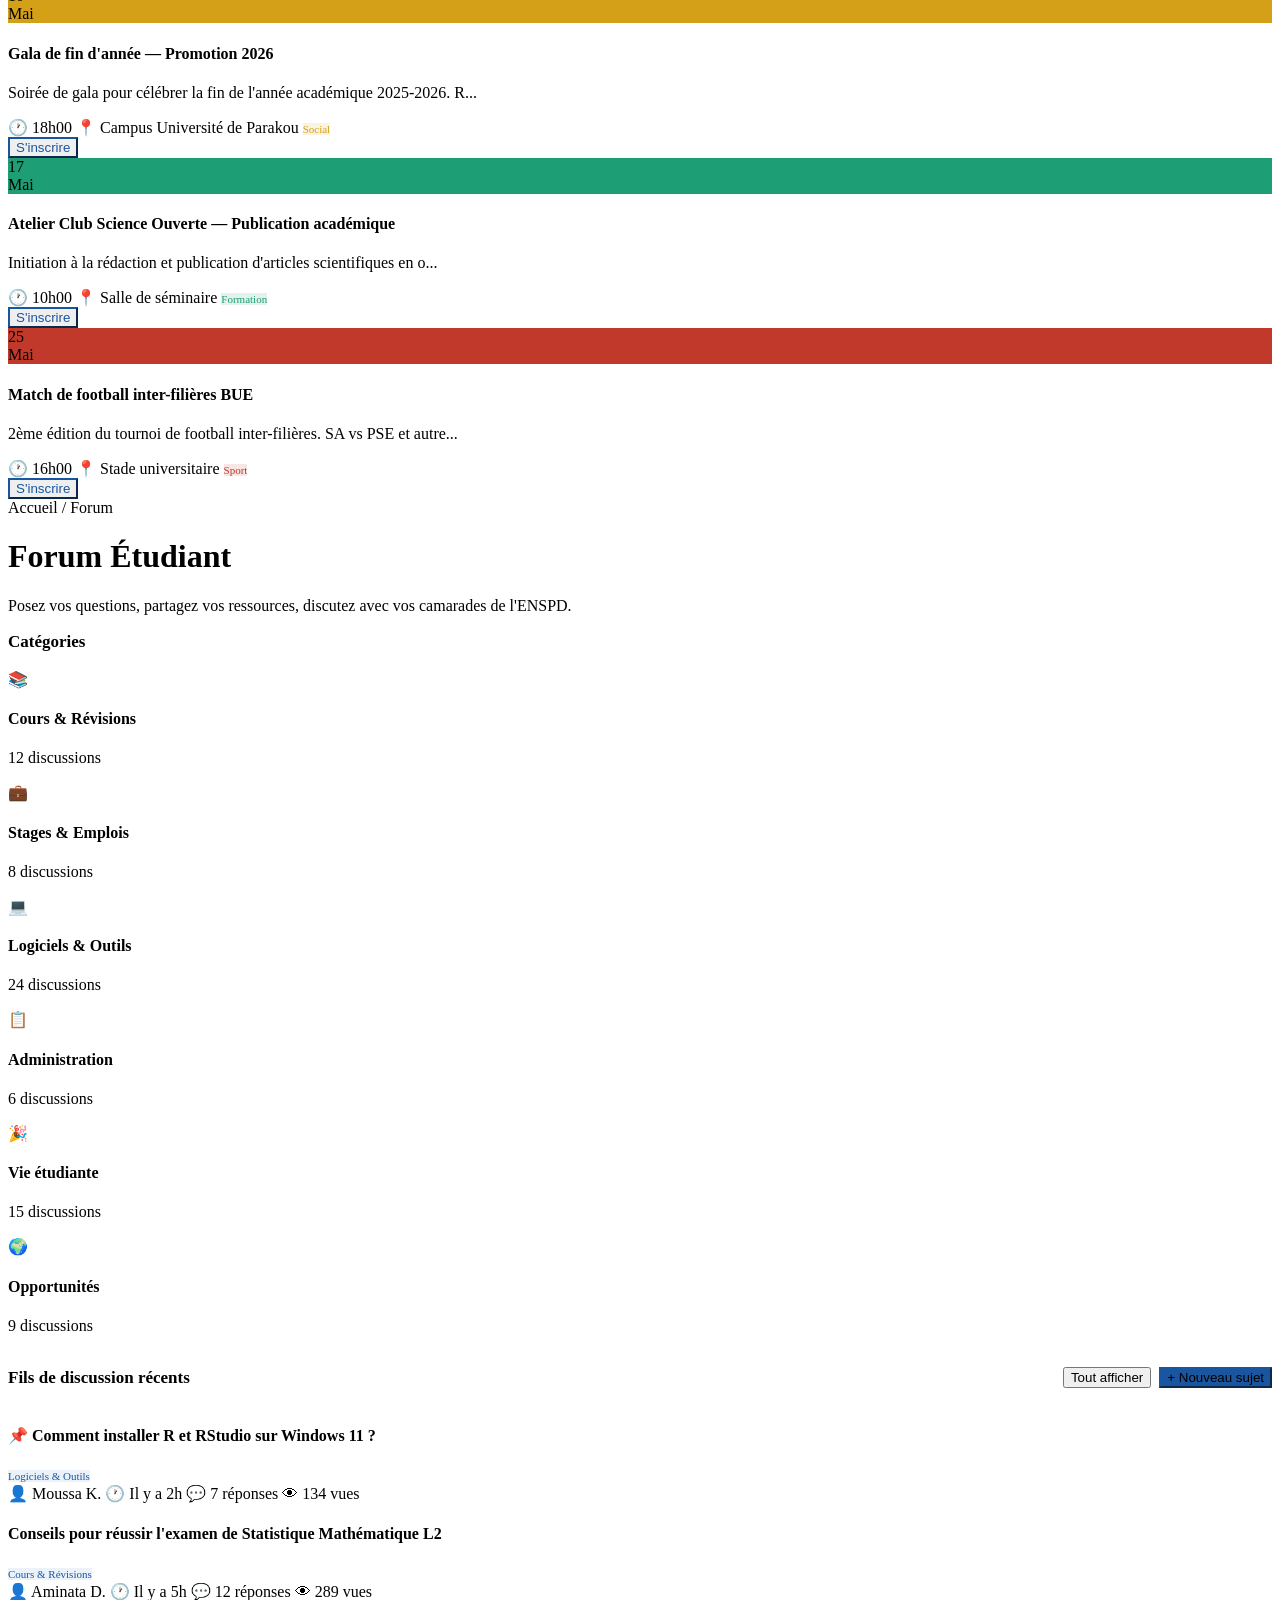
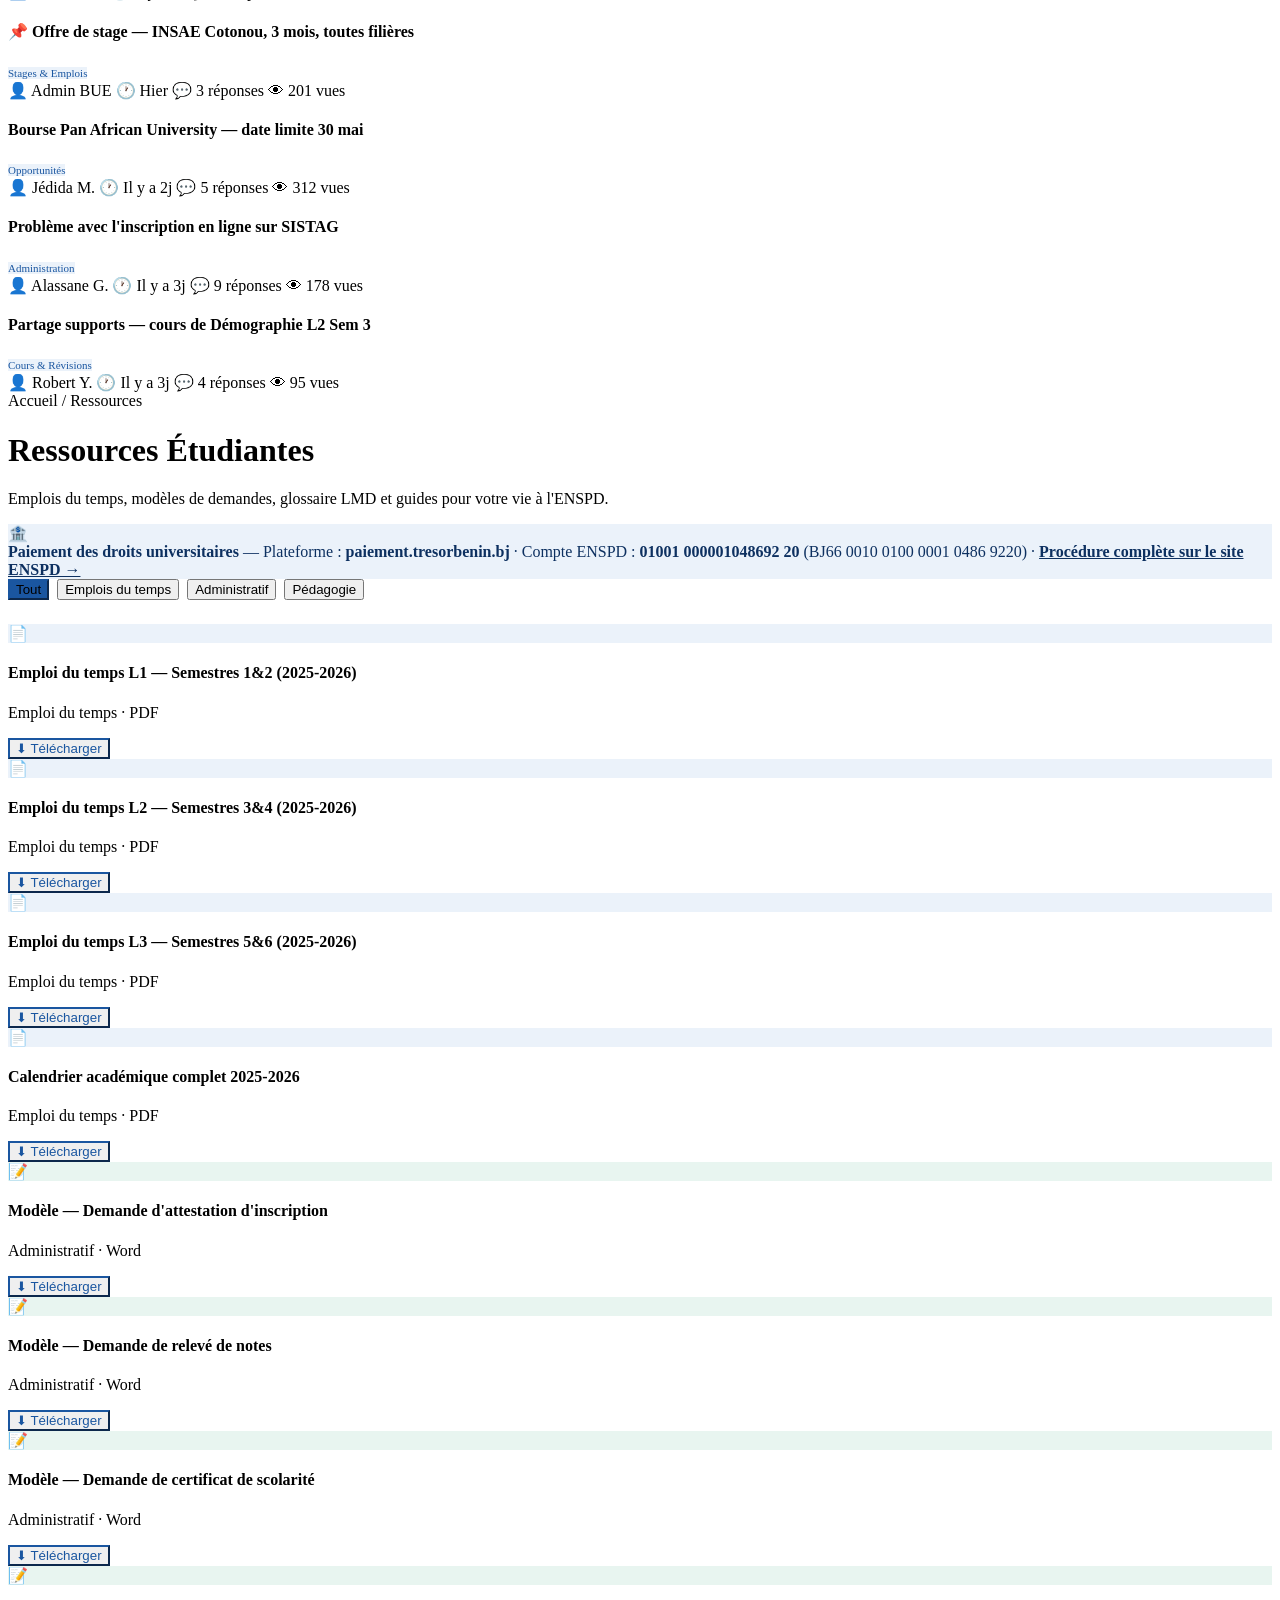
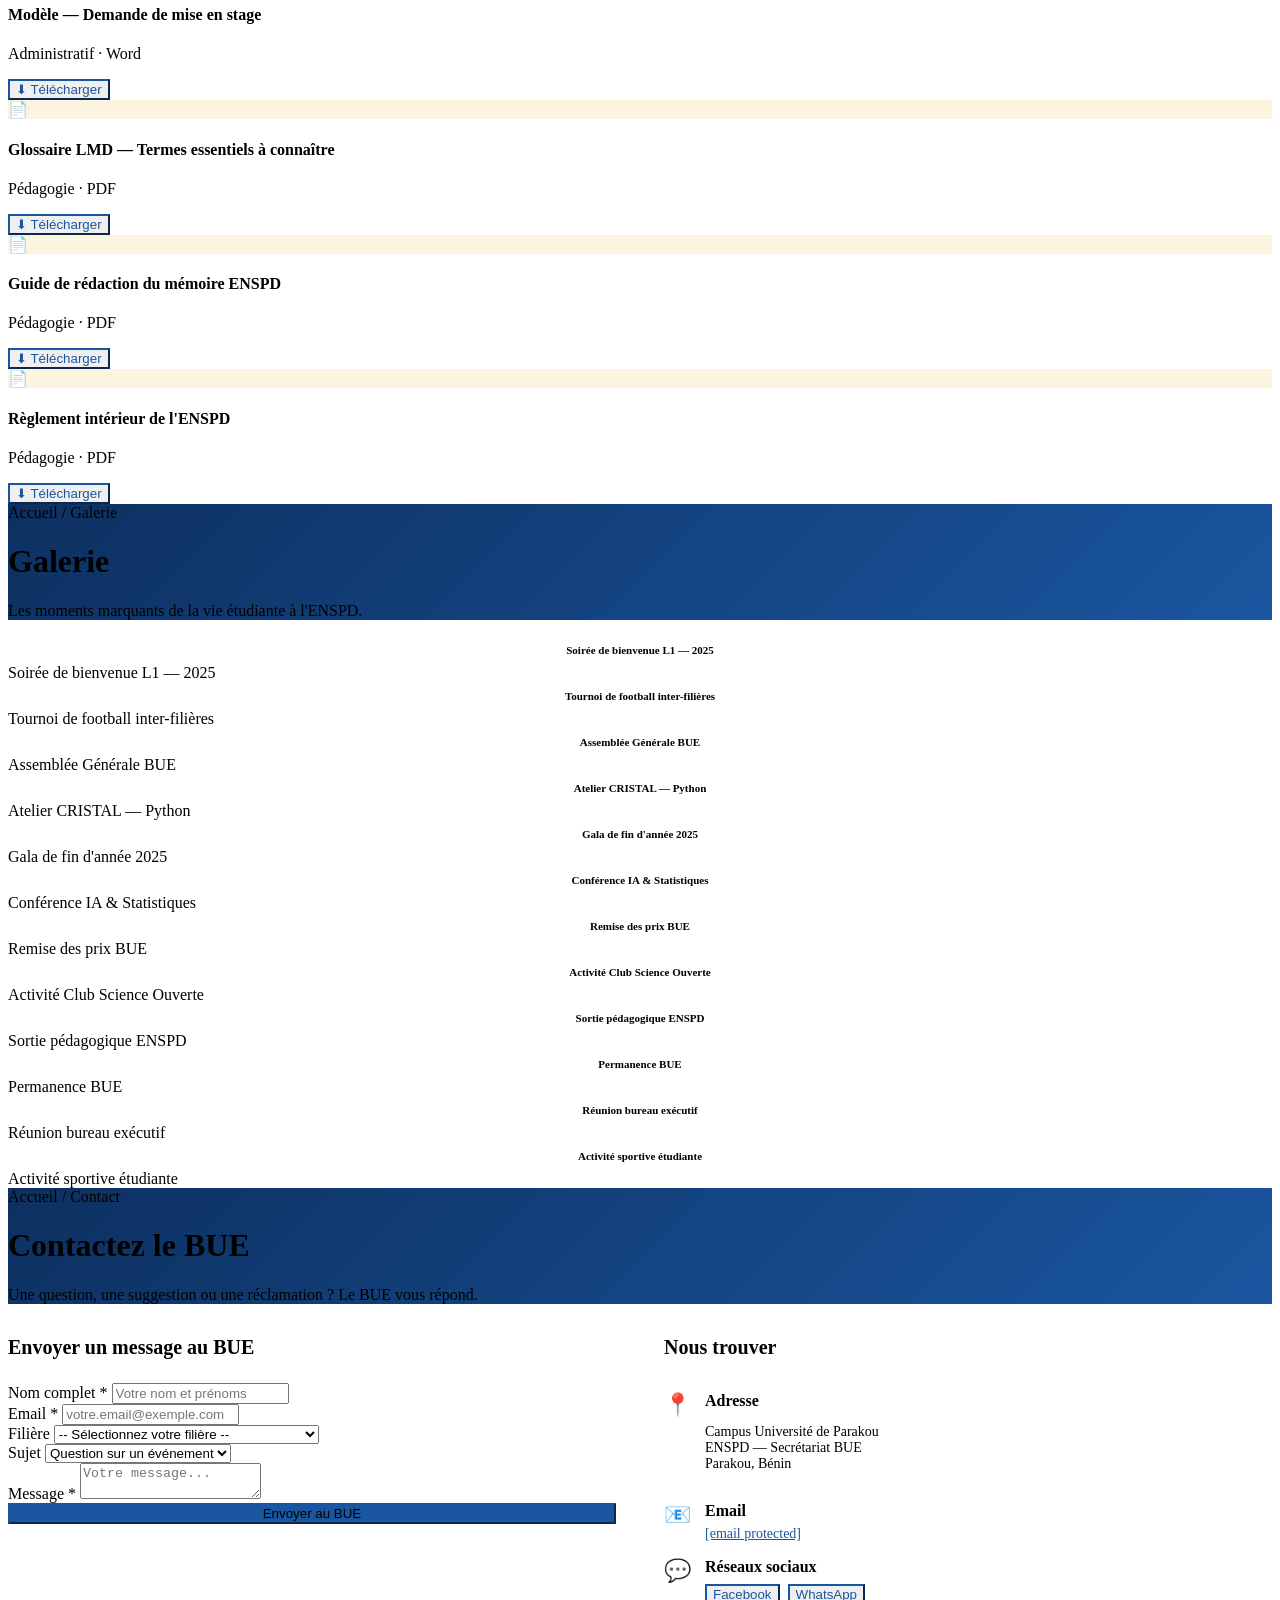
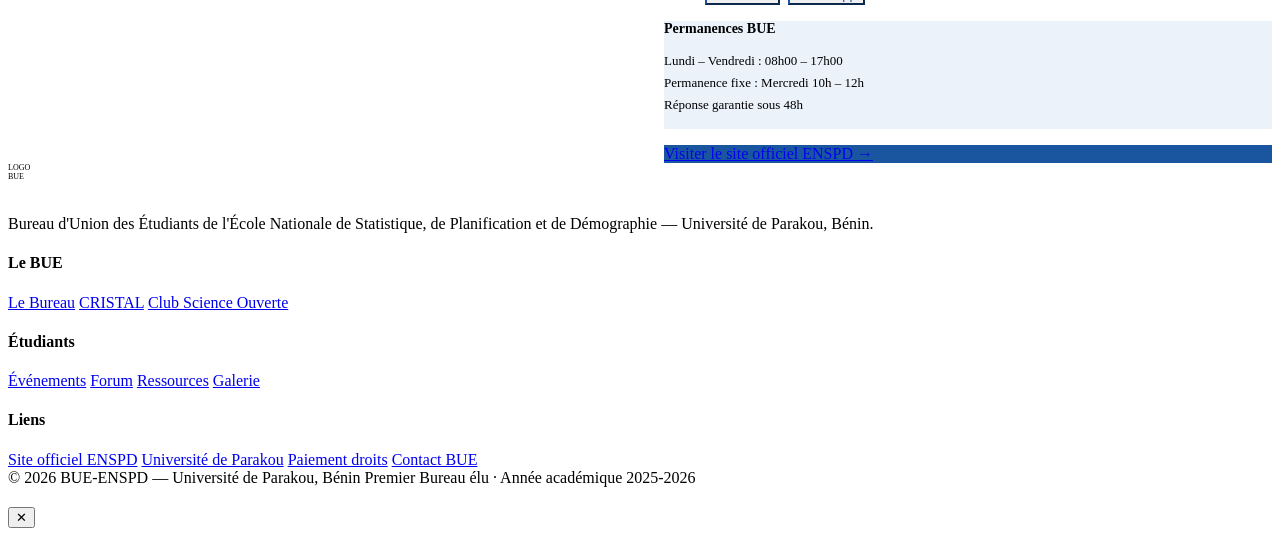
==== commit eefb290b: "Add files via upload" ====
--- a/index.html
+++ b/index.html
@@ -5,8 +5,8 @@
   <meta name="viewport" content="width=device-width,initial-scale=1.0">
   <title>BUE-ENSPD — Bureau d'Union des Étudiants | Université de Parakou</title>
   <meta name="description" content="Site officiel du Bureau d'Union des Étudiants de l'ENSPD — représentation, événements, forum et ressources étudiantes.">
-  <link rel="stylesheet" href="style.css">
-  
+  <link rel="stylesheet" href="css/style.css">
+  <script src="js/bue.js"></script>
 
   <style>
     .nav { background: #0d3060; border-bottom-color: #D4A017; }
@@ -367,7 +367,7 @@
           </div>
           <div class="card card-pad" style="display:flex;gap:14px">
             <div style="font-size:22px">📧</div>
-            <div><strong style="display:block;margin-bottom:4px">Email</strong><a href="mailto:bue@enspd-up.bj" style="color:#1A56A0;font-size:14px">bue@enspd-up.bj</a></div>
+            <div><strong style="display:block;margin-bottom:4px">Email</strong><a href="/cdn-cgi/l/email-protection#97f5e2f2d7f2f9e4e7f3bae2e7b9f5fd" style="color:#1A56A0;font-size:14px"><span class="__cf_email__" data-cfemail="b9dbccdcf9dcd7cac9dd94ccc997dbd3">[email&#160;protected]</span></a></div>
           </div>
           <div class="card card-pad" style="display:flex;gap:14px">
             <div style="font-size:22px">💬</div>
@@ -434,7 +434,7 @@
       <h2 id="modal-title"></h2>
       <button class="modal-close" onclick="closeModal()">✕</button>
     </div>
-    <div class="modal-body" id="modal-body"></div
+    <div class="modal-body" id="modal-body"></div>
   </div>
 </div>
 
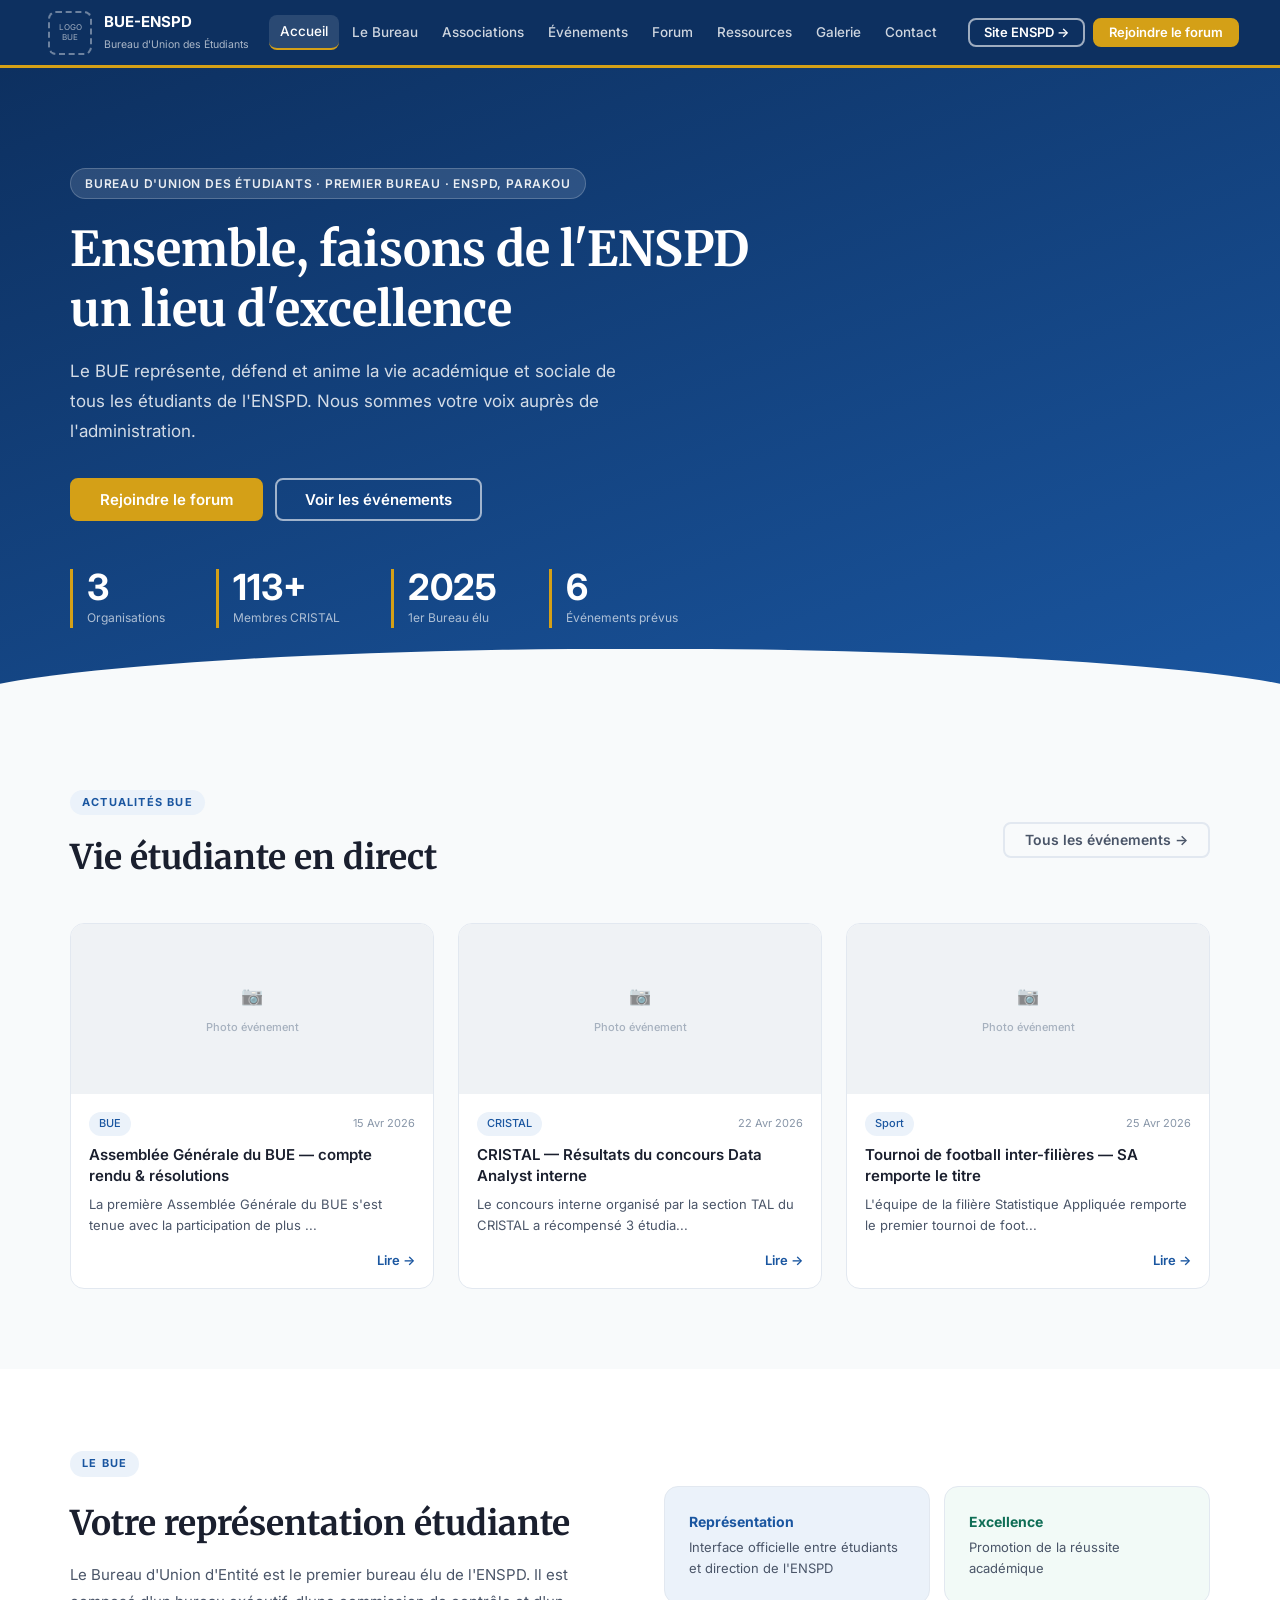
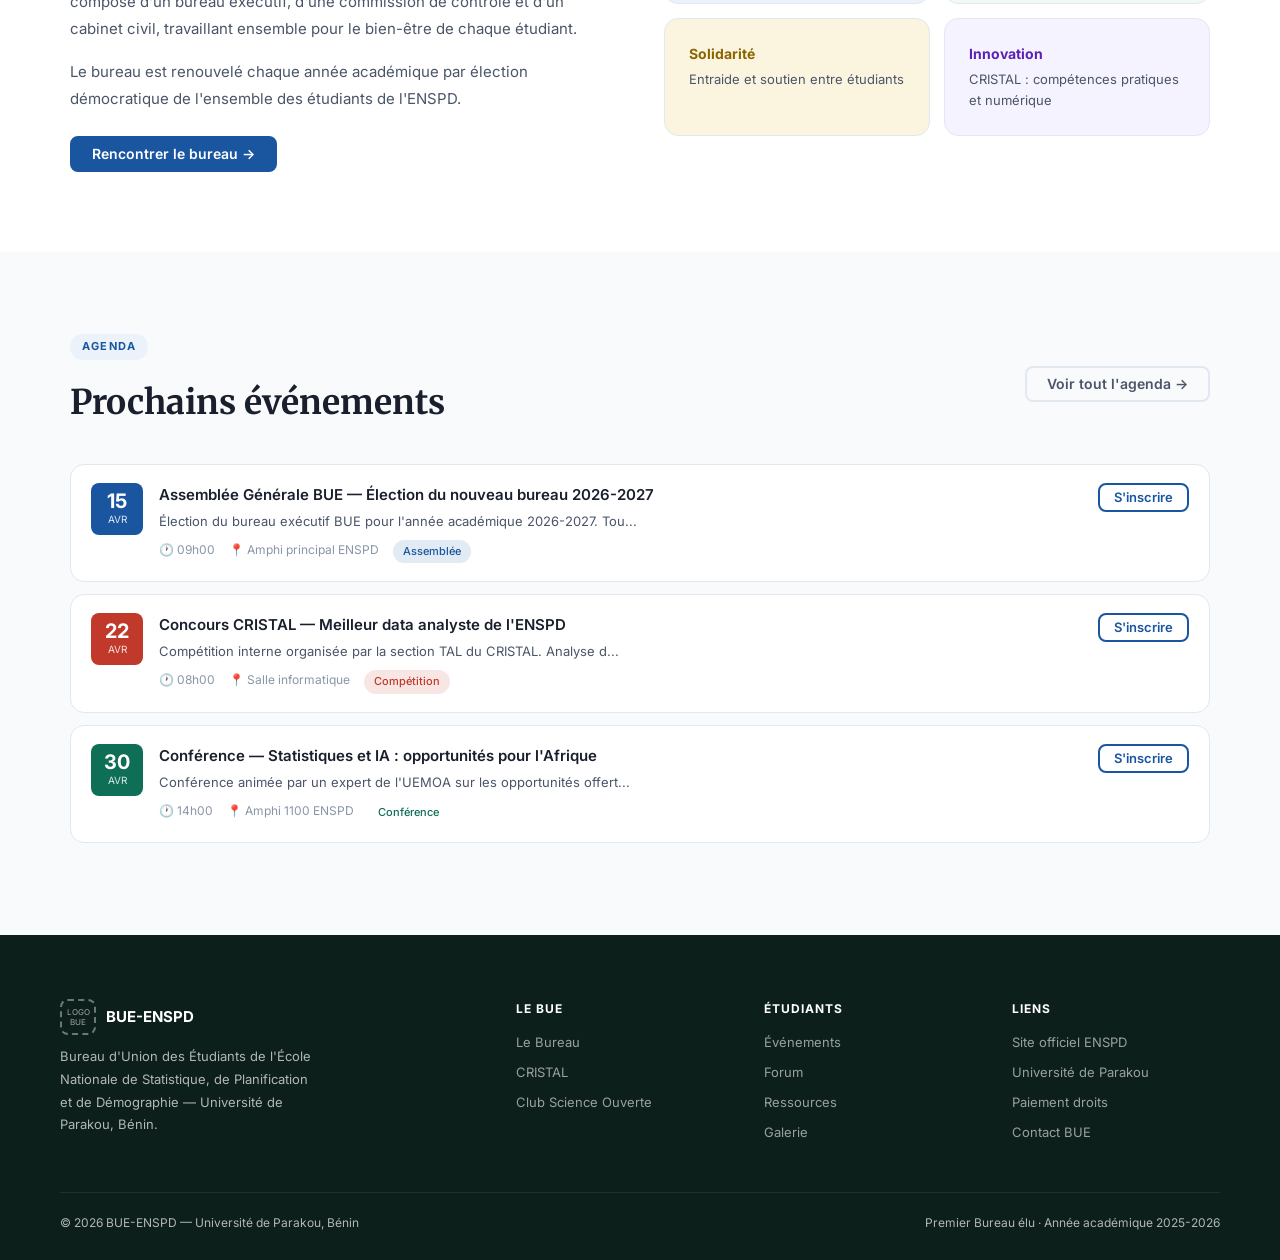
==== commit 0d43794c: "Update index.html" ====
--- a/index.html
+++ b/index.html
@@ -5,7 +5,8 @@
   <meta name="viewport" content="width=device-width,initial-scale=1.0">
   <title>BUE-ENSPD — Bureau d'Union des Étudiants | Université de Parakou</title>
   <meta name="description" content="Site officiel du Bureau d'Union des Étudiants de l'ENSPD — représentation, événements, forum et ressources étudiantes.">
-  <link rel="stylesheet" href="css/style.css">
+
+  <link rel="stylesheet" href="style.css">
   <script src="js/bue.js"></script>
 
   <style>
@@ -48,7 +49,7 @@
     <a href="#" data-page="contact">Contact</a>
   </div>
   <div class="nav-actions">
-    <a href="../enspd/index.html" class="btn btn-secondary btn-sm" target="_blank">Site ENSPD →</a>
+    <a href="https://djorod1.github.io/enspd-site/" class="btn btn-secondary btn-sm" target="_blank">Site ENSPD →</a>
     <button class="btn btn-or btn-sm" onclick="router('forum')">Rejoindre le forum</button>
   </div>
   <button class="nav-burger" id="burger" onclick="toggleMenu()">
@@ -272,7 +273,7 @@
     <div class="wrap">
       <div class="alert alert-vert mb-28">
         <span>🏦</span>
-        <div><strong>Paiement des droits universitaires</strong> — Plateforme : <strong>paiement.tresorbenin.bj</strong> · Compte ENSPD : <strong>01001 000001048692 20</strong> (BJ66 0010 0100 0001 0486 9220) · <a href="../enspd/index.html" target="_blank" style="color:var(--vert);font-weight:600">Procédure complète sur le site ENSPD →</a></div>
+        <div><strong>Paiement des droits universitaires</strong> — Plateforme : <strong>paiement.tresorbenin.bj</strong> · Compte ENSPD : <strong>01001 000001048692 20</strong> (BJ66 0010 0100 0001 0486 9220) · <a href="https://djorod1.github.io/enspd-site/" target="_blank" style="color:var(--vert);font-weight:600">Procédure complète sur le site ENSPD →</a></div>
       </div>
       <!-- Filtres -->
       <div style="display:flex;gap:8px;flex-wrap:wrap;margin-bottom:24px" id="res-filtres">
@@ -367,7 +368,7 @@
           </div>
           <div class="card card-pad" style="display:flex;gap:14px">
             <div style="font-size:22px">📧</div>
-            <div><strong style="display:block;margin-bottom:4px">Email</strong><a href="/cdn-cgi/l/email-protection#97f5e2f2d7f2f9e4e7f3bae2e7b9f5fd" style="color:#1A56A0;font-size:14px"><span class="__cf_email__" data-cfemail="b9dbccdcf9dcd7cac9dd94ccc997dbd3">[email&#160;protected]</span></a></div>
+            <div><strong style="display:block;margin-bottom:4px">Email</strong><a href="/cdn-cgi/l/email-protection#0466716144616a7774602971742a666e" style="color:#1A56A0;font-size:14px"><span class="__cf_email__" data-cfemail="bedccbdbfedbd0cdceda93cbce90dcd4">[email&#160;protected]</span></a></div>
           </div>
           <div class="card card-pad" style="display:flex;gap:14px">
             <div style="font-size:22px">💬</div>
@@ -383,7 +384,7 @@
             <strong style="font-size:14px;display:block;margin-bottom:8px">Permanences BUE</strong>
             <p style="font-size:13px;color:var(--texte2);line-height:1.7">Lundi – Vendredi : 08h00 – 17h00<br>Permanence fixe : Mercredi 10h – 12h<br>Réponse garantie sous 48h</p>
           </div>
-          <a href="../enspd/index.html" class="btn btn-primary btn-lg tc" target="_blank">Visiter le site officiel ENSPD →</a>
+          <a href="https://djorod1.github.io/enspd-site/" class="btn btn-primary btn-lg tc" target="_blank">Visiter le site officiel ENSPD →</a>
         </div>
       </div>
     </div>
@@ -415,7 +416,7 @@
     </div>
     <div class="footer-col">
       <h4>Liens</h4>
-      <a href="../enspd/index.html" target="_blank">Site officiel ENSPD</a>
+      <a href="https://djorod1.github.io/enspd-site/" target="_blank">Site officiel ENSPD</a>
       <a href="http://www.univ-parakou.bj" target="_blank">Université de Parakou</a>
       <a href="https://paiement.tresorbenin.bj" target="_blank">Paiement droits</a>
       <a href="#" data-page="contact">Contact BUE</a>
--- a/style.css
+++ b/style.css
@@ -0,0 +1,406 @@
+/* ================================================
+   ENSPD / BUE — Design System Partagé
+   Style : Institutionnel béninois, moderne
+   ================================================ */
+
+@import url('https://fonts.googleapis.com/css2?family=Inter:wght@300;400;500;600;700&family=Merriweather:ital,wght@0,700;1,600&display=swap');
+
+:root {
+  /* Couleurs principales */
+  --vert:         #0F6E56;
+  --vert-dark:    #085041;
+  --vert-mid:     #1D9E75;
+  --vert-light:   #E8F5F0;
+  --vert-pale:    #F2FAF7;
+  --or:           #D4A017;
+  --or-light:     #FBF5E0;
+  --bleu:         #1A56A0;
+  --bleu-light:   #EBF2FA;
+  --texte:        #1A1F2E;
+  --texte2:       #4A5568;
+  --texte3:       #8896A8;
+  --fond:         #F8FAFB;
+  --fond2:        #EFF2F5;
+  --blanc:        #FFFFFF;
+  --border:       #E2E8F0;
+  --border2:      rgba(15,110,86,0.15);
+
+  /* Ombres */
+  --sh-sm: 0 1px 4px rgba(0,0,0,0.06);
+  --sh:    0 4px 16px rgba(0,0,0,0.08);
+  --sh-lg: 0 12px 40px rgba(0,0,0,0.10);
+
+  /* Rayons */
+  --r:    8px;
+  --r-lg: 14px;
+  --r-xl: 20px;
+
+  /* Typographie */
+  --font:  'Inter', sans-serif;
+  --serif: 'Merriweather', serif;
+
+  /* Layout */
+  --nav-h: 68px;
+  --max-w: 1140px;
+  --ease:  0.2s ease;
+}
+
+*, *::before, *::after { box-sizing: border-box; margin: 0; padding: 0; }
+html { scroll-behavior: smooth; font-size: 16px; }
+body { font-family: var(--font); background: var(--fond); color: var(--texte); line-height: 1.6; -webkit-font-smoothing: antialiased; }
+
+/* ===== SCROLLBAR ===== */
+::-webkit-scrollbar { width: 5px; }
+::-webkit-scrollbar-thumb { background: var(--vert-mid); border-radius: 3px; }
+
+/* ===== PHOTO PLACEHOLDER ===== */
+.photo-ph {
+  background: var(--fond2);
+  border: 2px dashed var(--border);
+  border-radius: var(--r);
+  display: flex; flex-direction: column;
+  align-items: center; justify-content: center;
+  color: var(--texte3); font-size: 13px; font-weight: 500;
+  gap: 8px; text-align: center; padding: 16px;
+}
+.photo-ph .ph-icon { font-size: 28px; opacity: 0.5; }
+.photo-ph .ph-txt { font-size: 11px; opacity: 0.7; }
+
+/* ===== NAVBAR ===== */
+.nav {
+  position: fixed; top: 0; left: 0; right: 0; z-index: 200;
+  height: var(--nav-h);
+  background: var(--vert-dark);
+  display: flex; align-items: center;
+  padding: 0 clamp(16px,4vw,48px);
+  gap: 20px;
+  border-bottom: 3px solid var(--or);
+}
+.nav-brand { display: flex; align-items: center; gap: 12px; text-decoration: none; flex-shrink: 0; }
+.nav-logo-ph {
+  width: 44px; height: 44px; border-radius: var(--r);
+  border: 2px dashed rgba(255,255,255,0.4);
+  display: flex; flex-direction: column; align-items: center; justify-content: center;
+  font-size: 9px; color: rgba(255,255,255,0.6); text-align: center; line-height: 1.3;
+  flex-shrink: 0;
+}
+.nav-brand-txt { line-height: 1.25; }
+.nav-brand-txt strong { display: block; color: #fff; font-size: 15px; font-weight: 700; }
+.nav-brand-txt small { color: rgba(255,255,255,0.65); font-size: 10.5px; }
+
+.nav-links { display: flex; align-items: center; gap: 2px; flex: 1; }
+.nav-links a {
+  color: rgba(255,255,255,0.8); font-size: 13.5px; font-weight: 500;
+  padding: 6px 11px; border-radius: var(--r); text-decoration: none;
+  transition: var(--ease); white-space: nowrap;
+}
+.nav-links a:hover, .nav-links a.active {
+  color: #fff; background: rgba(255,255,255,0.12);
+}
+.nav-links a.active { border-bottom: 2px solid var(--or); }
+
+.nav-actions { display: flex; gap: 8px; flex-shrink: 0; }
+.nav-burger { display: none; background: none; border: none; cursor: pointer; padding: 4px; }
+.nav-burger span { display: block; width: 20px; height: 2px; background: #fff; margin: 4px 0; border-radius: 1px; transition: var(--ease); }
+
+/* ===== BOUTONS ===== */
+.btn {
+  display: inline-flex; align-items: center; gap: 6px;
+  padding: 9px 20px; border-radius: var(--r); font-size: 14px; font-weight: 600;
+  cursor: pointer; border: 2px solid transparent; text-decoration: none;
+  font-family: var(--font); transition: var(--ease); white-space: nowrap;
+  line-height: 1;
+}
+.btn-primary   { background: var(--vert); color: #fff; border-color: var(--vert); }
+.btn-primary:hover { background: var(--vert-dark); border-color: var(--vert-dark); }
+.btn-secondary { background: transparent; color: #fff; border-color: rgba(255,255,255,0.6); }
+.btn-secondary:hover { background: rgba(255,255,255,0.15); }
+.btn-outline   { background: transparent; color: var(--vert); border-color: var(--vert); }
+.btn-outline:hover { background: var(--vert); color: #fff; }
+.btn-or        { background: var(--or); color: #fff; border-color: var(--or); }
+.btn-or:hover  { background: #b8900f; }
+.btn-ghost     { background: transparent; color: var(--texte2); border-color: var(--border); }
+.btn-ghost:hover { background: var(--fond2); }
+.btn-sm { padding: 6px 14px; font-size: 13px; }
+.btn-lg { padding: 12px 28px; font-size: 15px; }
+
+/* ===== PAGES SPA ===== */
+.page { display: none; padding-top: var(--nav-h); min-height: 100vh; }
+.page.active { display: block; }
+
+/* ===== HÉRO ===== */
+.hero {
+  background: linear-gradient(160deg, var(--vert-dark) 0%, var(--vert) 100%);
+  padding: clamp(60px,10vw,100px) clamp(16px,5vw,60px) clamp(50px,8vw,80px);
+  position: relative; overflow: hidden;
+}
+.hero::after {
+  content: ''; position: absolute; bottom: -1px; left: 0; right: 0;
+  height: 60px; background: var(--fond);
+  clip-path: ellipse(55% 100% at 50% 100%);
+}
+.hero-inner { max-width: var(--max-w); margin: 0 auto; position: relative; z-index: 1; }
+.hero-eyebrow {
+  display: inline-flex; align-items: center; gap: 8px;
+  background: rgba(255,255,255,0.12); border: 1px solid rgba(255,255,255,0.2);
+  color: rgba(255,255,255,0.9); font-size: 12px; font-weight: 600;
+  padding: 5px 14px; border-radius: 100px; margin-bottom: 20px;
+  text-transform: uppercase; letter-spacing: 0.8px;
+}
+.hero h1 {
+  font-family: var(--serif); font-size: clamp(26px,4vw,48px);
+  color: #fff; line-height: 1.25; margin-bottom: 18px; max-width: 680px;
+}
+.hero-sub {
+  font-size: clamp(14px,1.8vw,17px); color: rgba(255,255,255,0.82);
+  max-width: 560px; line-height: 1.75; margin-bottom: 32px;
+}
+.hero-btns { display: flex; gap: 12px; flex-wrap: wrap; margin-bottom: 48px; }
+
+/* Hero stats */
+.hero-stats { display: flex; gap: clamp(20px,4vw,56px); flex-wrap: wrap; }
+.hstat { border-left: 3px solid var(--or); padding-left: 14px; }
+.hstat-val { font-size: clamp(24px,3vw,36px); font-weight: 700; color: #fff; line-height: 1; }
+.hstat-lbl { font-size: 12px; color: rgba(255,255,255,0.65); margin-top: 3px; }
+
+/* Page hero (sous-pages) */
+.page-hero {
+  padding: clamp(40px,6vw,64px) clamp(16px,5vw,60px) clamp(36px,5vw,56px);
+  position: relative; overflow: hidden;
+}
+.page-hero::after {
+  content: ''; position: absolute; bottom: -1px; left: 0; right: 0;
+  height: 40px; background: var(--fond);
+  clip-path: ellipse(55% 100% at 50% 100%);
+}
+.page-hero .wrap { position: relative; z-index: 1; }
+.page-hero .breadcrumb { font-size: 12px; color: rgba(255,255,255,0.65); margin-bottom: 12px; }
+.page-hero h1 { font-family: var(--serif); font-size: clamp(22px,3.5vw,38px); color: #fff; margin-bottom: 12px; }
+.page-hero p { font-size: 15px; color: rgba(255,255,255,0.82); max-width: 520px; line-height: 1.7; }
+
+/* ===== LAYOUT ===== */
+.wrap { max-width: var(--max-w); margin: 0 auto; }
+.section { padding: clamp(40px,7vw,80px) clamp(16px,5vw,60px); }
+.section-sm { padding: clamp(28px,4vw,48px) clamp(16px,5vw,60px); }
+.bg-blanc  { background: var(--blanc); }
+.bg-fond   { background: var(--fond); }
+.bg-vert   { background: var(--vert-dark); }
+.bg-pale   { background: var(--vert-pale); }
+
+/* Section header */
+.sec-hd { margin-bottom: 40px; }
+.sec-hd.center { text-align: center; }
+.sec-hd.center .sec-sub { margin: 0 auto; }
+.sec-tag {
+  display: inline-block; background: var(--vert-light); color: var(--vert);
+  font-size: 11px; font-weight: 700; text-transform: uppercase; letter-spacing: 1.2px;
+  padding: 4px 12px; border-radius: 100px; margin-bottom: 12px;
+}
+.sec-tag.or  { background: var(--or-light); color: #8a6500; }
+.sec-tag.bleu { background: var(--bleu-light); color: var(--bleu); }
+.sec-tag.white { background: rgba(255,255,255,0.2); color: #fff; }
+.sec-h2 { font-family: var(--serif); font-size: clamp(22px,3vw,34px); color: var(--texte); line-height: 1.3; margin-bottom: 12px; }
+.sec-h2.white { color: #fff; }
+.sec-sub { font-size: 15px; color: var(--texte2); line-height: 1.7; max-width: 520px; }
+.sec-sub.white { color: rgba(255,255,255,0.78); }
+
+/* ===== CARDS ===== */
+.card { background: var(--blanc); border-radius: var(--r-lg); border: 1px solid var(--border); overflow: hidden; transition: var(--ease); }
+.card:hover { box-shadow: var(--sh-lg); transform: translateY(-3px); }
+.card-pad { padding: 24px; }
+
+/* ===== GRIDS ===== */
+.grid-2 { display: grid; grid-template-columns: repeat(2,1fr); gap: 24px; }
+.grid-3 { display: grid; grid-template-columns: repeat(3,1fr); gap: 24px; }
+.grid-4 { display: grid; grid-template-columns: repeat(4,1fr); gap: 20px; }
+.grid-auto { display: grid; grid-template-columns: repeat(auto-fill, minmax(280px,1fr)); gap: 24px; }
+.grid-auto-sm { display: grid; grid-template-columns: repeat(auto-fill, minmax(220px,1fr)); gap: 20px; }
+
+/* ===== TAGS ===== */
+.tag { display: inline-flex; align-items: center; font-size: 12px; font-weight: 500; padding: 3px 10px; border-radius: 100px; }
+.tag-vert  { background: var(--vert-light); color: var(--vert); }
+.tag-or    { background: var(--or-light); color: #8a6500; }
+.tag-bleu  { background: var(--bleu-light); color: var(--bleu); }
+.tag-gray  { background: var(--fond2); color: var(--texte2); }
+
+/* ===== FORMULAIRES ===== */
+.form-group { display: flex; flex-direction: column; gap: 5px; margin-bottom: 16px; }
+.form-label { font-size: 13px; font-weight: 600; color: var(--texte); }
+.form-input, .form-select, .form-textarea {
+  padding: 10px 13px; border-radius: var(--r); font-size: 14px;
+  border: 1.5px solid var(--border); background: var(--blanc);
+  font-family: var(--font); color: var(--texte); transition: var(--ease); width: 100%;
+}
+.form-input:focus, .form-select:focus, .form-textarea:focus {
+  outline: none; border-color: var(--vert); box-shadow: 0 0 0 3px rgba(15,110,86,0.1);
+}
+.form-textarea { min-height: 120px; resize: vertical; }
+
+/* ===== STATS BANDE ===== */
+.stats-band { background: var(--vert-dark); padding: 40px clamp(16px,5vw,60px); }
+.stats-inner { max-width: var(--max-w); margin: 0 auto; display: grid; grid-template-columns: repeat(4,1fr); gap: 20px; }
+.stat-box { text-align: center; padding: 20px 10px; border-right: 1px solid rgba(255,255,255,0.1); }
+.stat-box:last-child { border-right: none; }
+.stat-val { font-size: clamp(28px,3.5vw,44px); font-weight: 700; color: var(--or); line-height: 1; }
+.stat-lbl { font-size: 12px; color: rgba(255,255,255,0.65); margin-top: 6px; text-transform: uppercase; letter-spacing: 0.5px; }
+
+/* ===== ACTUALITES ===== */
+.actu-card { cursor: pointer; }
+.actu-card .actu-img {
+  height: 170px; display: flex; align-items: center; justify-content: center;
+  position: relative; overflow: hidden;
+}
+.actu-card .actu-body { padding: 18px; }
+.actu-card h3 { font-size: 15px; font-weight: 600; margin: 8px 0; line-height: 1.4; }
+.actu-card p { font-size: 13px; color: var(--texte2); line-height: 1.6; }
+.actu-foot { display: flex; justify-content: space-between; align-items: center; margin-top: 14px; font-size: 12px; color: var(--texte3); }
+
+/* ===== EVENTS ===== */
+.event-item {
+  display: flex; gap: 16px; align-items: flex-start;
+  padding: 18px 20px; background: var(--blanc);
+  border: 1px solid var(--border); border-radius: var(--r-lg);
+  margin-bottom: 12px; cursor: pointer; transition: var(--ease);
+}
+.event-item:hover { border-color: var(--vert); box-shadow: var(--sh); }
+.event-date {
+  min-width: 52px; height: 52px; border-radius: var(--r);
+  background: var(--vert); color: #fff; display: flex;
+  flex-direction: column; align-items: center; justify-content: center; flex-shrink: 0;
+}
+.event-date .day { font-size: 20px; font-weight: 700; line-height: 1; }
+.event-date .mon { font-size: 10px; text-transform: uppercase; opacity: 0.85; }
+.event-info h4 { font-size: 15px; font-weight: 600; margin-bottom: 4px; }
+.event-info p { font-size: 13px; color: var(--texte2); }
+.event-meta { display: flex; gap: 14px; margin-top: 8px; font-size: 12px; color: var(--texte3); flex-wrap: wrap; }
+
+/* ===== MEMBRES ===== */
+.membre-card { text-align: center; padding: 28px 20px; }
+.membre-av {
+  width: 80px; height: 80px; border-radius: 50%; margin: 0 auto 14px;
+  display: flex; align-items: center; justify-content: center;
+  font-weight: 700; font-size: 22px; border: 3px solid var(--blanc);
+  box-shadow: var(--sh);
+}
+.membre-card .m-nom { font-size: 15px; font-weight: 700; margin-bottom: 4px; }
+.membre-card .m-role { font-size: 13px; color: var(--vert); font-weight: 600; margin-bottom: 6px; }
+.membre-card .m-desc { font-size: 12px; color: var(--texte3); line-height: 1.6; }
+
+/* ===== TEMOIGNAGES ===== */
+.temo-card { padding: 28px; }
+.temo-card .temo-quote { font-size: 44px; font-family: var(--serif); color: var(--vert-mid); line-height: 0.5; margin-bottom: 16px; display: block; }
+.temo-card p { font-size: 14px; color: var(--texte2); line-height: 1.8; font-style: italic; margin-bottom: 20px; }
+.temo-author { display: flex; align-items: center; gap: 12px; }
+.temo-av { width: 42px; height: 42px; border-radius: 50%; background: var(--vert-light); color: var(--vert); display: flex; align-items: center; justify-content: center; font-weight: 700; font-size: 14px; flex-shrink: 0; }
+.temo-info .nom { font-size: 14px; font-weight: 600; }
+.temo-info .promo { font-size: 12px; color: var(--vert); }
+
+/* ===== RESSOURCES ===== */
+.res-item {
+  display: flex; gap: 14px; align-items: center;
+  padding: 14px 16px; background: var(--blanc); border: 1px solid var(--border);
+  border-radius: var(--r); margin-bottom: 10px; transition: var(--ease); cursor: pointer;
+}
+.res-item:hover { border-color: var(--vert); }
+.res-ico { width: 40px; height: 40px; border-radius: var(--r); display: flex; align-items: center; justify-content: center; font-size: 18px; flex-shrink: 0; }
+.res-info h4 { font-size: 14px; font-weight: 600; margin-bottom: 3px; }
+.res-info p { font-size: 12px; color: var(--texte3); }
+
+/* ===== FORUM ===== */
+.forum-cat {
+  padding: 16px; border-radius: var(--r-lg); border: 1.5px solid var(--border);
+  background: var(--blanc); cursor: pointer; text-align: center; transition: var(--ease);
+}
+.forum-cat:hover, .forum-cat.active { border-color: var(--vert); background: var(--vert-pale); }
+.forum-cat .fc-ico { font-size: 26px; margin-bottom: 8px; }
+.forum-cat h4 { font-size: 13px; font-weight: 600; margin-bottom: 3px; }
+.forum-cat p { font-size: 11px; color: var(--texte3); }
+.thread {
+  padding: 16px 18px; background: var(--blanc); border: 1px solid var(--border);
+  border-radius: var(--r); margin-bottom: 10px; cursor: pointer; transition: var(--ease);
+}
+.thread:hover { border-color: var(--vert); transform: translateX(3px); }
+.thread-top { display: flex; justify-content: space-between; align-items: flex-start; gap: 12px; margin-bottom: 8px; }
+.thread-top h4 { font-size: 14px; font-weight: 600; flex: 1; }
+.thread-meta { display: flex; gap: 14px; font-size: 12px; color: var(--texte3); flex-wrap: wrap; }
+
+/* ===== GALERIE ===== */
+.galerie-grid { display: grid; grid-template-columns: repeat(auto-fill, minmax(200px, 1fr)); gap: 12px; }
+.gal-item { border-radius: var(--r); overflow: hidden; aspect-ratio: 4/3; cursor: pointer; position: relative; }
+.gal-overlay { position: absolute; inset: 0; background: rgba(15,110,86,0.72); display: flex; align-items: center; justify-content: center; opacity: 0; transition: var(--ease); font-size: 13px; font-weight: 600; color: #fff; text-align: center; padding: 8px; }
+.gal-item:hover .gal-overlay { opacity: 1; }
+
+/* ===== MODAL ===== */
+.modal-bg { position: fixed; inset: 0; z-index: 500; background: rgba(15,30,25,0.65); backdrop-filter: blur(4px); display: flex; align-items: center; justify-content: center; padding: 20px; opacity: 0; pointer-events: none; transition: var(--ease); }
+.modal-bg.open { opacity: 1; pointer-events: all; }
+.modal { background: var(--blanc); border-radius: var(--r-xl); max-width: 600px; width: 100%; max-height: 88vh; overflow-y: auto; transform: translateY(16px) scale(0.98); transition: var(--ease); }
+.modal-bg.open .modal { transform: none; }
+.modal-head { padding: 24px 24px 0; display: flex; justify-content: space-between; align-items: flex-start; }
+.modal-head h2 { font-size: 18px; font-weight: 700; line-height: 1.3; }
+.modal-close { width: 30px; height: 30px; border-radius: var(--r); background: var(--fond2); border: none; cursor: pointer; font-size: 16px; flex-shrink: 0; }
+.modal-body { padding: 18px 24px 24px; }
+
+/* ===== TOAST ===== */
+.toasts-wrap { position: fixed; bottom: 20px; right: 20px; z-index: 600; display: flex; flex-direction: column; gap: 8px; }
+.toast { padding: 12px 16px; border-radius: var(--r); font-size: 13px; font-weight: 500; max-width: 320px; display: flex; align-items: center; gap: 8px; box-shadow: var(--sh-lg); transform: translateX(110%); transition: transform 0.3s cubic-bezier(0.34,1.56,0.64,1); }
+.toast.show { transform: none; }
+.toast-ok  { background: var(--vert); color: #fff; }
+.toast-err { background: #C0392B; color: #fff; }
+.toast-inf { background: var(--bleu); color: #fff; }
+
+/* ===== ALERTE ===== */
+.alert { padding: 12px 16px; border-radius: var(--r); font-size: 13.5px; display: flex; gap: 10px; align-items: flex-start; line-height: 1.6; }
+.alert-vert { background: var(--vert-light); border-left: 4px solid var(--vert); color: var(--vert-dark); }
+.alert-bleu { background: var(--bleu-light); border-left: 4px solid var(--bleu); color: #0d3d78; }
+.alert-or   { background: var(--or-light); border-left: 4px solid var(--or); color: #6b4c00; }
+
+/* ===== FOOTER ===== */
+.footer { background: #0D1F1A; color: rgba(255,255,255,0.68); padding: clamp(40px,6vw,64px) clamp(16px,5vw,60px) 28px; }
+.footer-grid { display: grid; grid-template-columns: 2fr 1fr 1fr 1fr; gap: 40px; margin-bottom: 40px; }
+.footer-brand p { font-size: 13px; line-height: 1.75; max-width: 260px; margin-top: 10px; }
+.footer-col h4 { color: #fff; font-size: 12px; font-weight: 700; text-transform: uppercase; letter-spacing: 1px; margin-bottom: 14px; }
+.footer-col a { display: block; font-size: 13px; color: rgba(255,255,255,0.58); text-decoration: none; margin-bottom: 9px; transition: var(--ease); }
+.footer-col a:hover { color: var(--or); }
+.footer-bot { border-top: 1px solid rgba(255,255,255,0.08); padding-top: 20px; display: flex; justify-content: space-between; font-size: 12px; flex-wrap: wrap; gap: 8px; }
+.footer-bot a { color: var(--or); text-decoration: none; }
+
+/* ===== UTILITAIRES ===== */
+.divider { height: 1px; background: var(--border); margin: 20px 0; }
+.tc { text-align: center; }
+.mt-8  { margin-top: 8px; }
+.mt-16 { margin-top: 16px; }
+.mt-24 { margin-top: 24px; }
+.mt-32 { margin-top: 32px; }
+.mt-48 { margin-top: 48px; }
+.mb-8  { margin-bottom: 8px; }
+.mb-16 { margin-bottom: 16px; }
+.mb-24 { margin-bottom: 24px; }
+.mb-32 { margin-bottom: 32px; }
+.mb-48 { margin-bottom: 48px; }
+.fw-600 { font-weight: 600; }
+.fw-700 { font-weight: 700; }
+.col-vert { color: var(--vert); }
+.col-2 { color: var(--texte2); }
+.fz-13 { font-size: 13px; }
+.fz-14 { font-size: 14px; }
+
+/* ===== RESPONSIVE ===== */
+@media (max-width: 1024px) {
+  .grid-4 { grid-template-columns: repeat(2,1fr); }
+  .stats-inner { grid-template-columns: repeat(2,1fr); }
+  .footer-grid { grid-template-columns: 1fr 1fr; gap: 28px; }
+}
+@media (max-width: 768px) {
+  .nav-links, .nav-actions { display: none; }
+  .nav-links.open { display: flex; flex-direction: column; position: fixed; top: var(--nav-h); left: 0; right: 0; background: var(--vert-dark); padding: 12px; z-index: 199; box-shadow: var(--sh-lg); }
+  .nav-burger { display: block; }
+  .grid-2, .grid-3 { grid-template-columns: 1fr; }
+  .footer-grid { grid-template-columns: 1fr; gap: 24px; }
+  .hero::after, .page-hero::after { display: none; }
+}
+
+@keyframes fadeUp { from { opacity: 0; transform: translateY(18px); } to { opacity: 1; transform: translateY(0); } }
+.fu { animation: fadeUp 0.5s ease both; }
+.fu-1 { animation-delay: .1s; }
+.fu-2 { animation-delay: .2s; }
+.fu-3 { animation-delay: .3s; }
